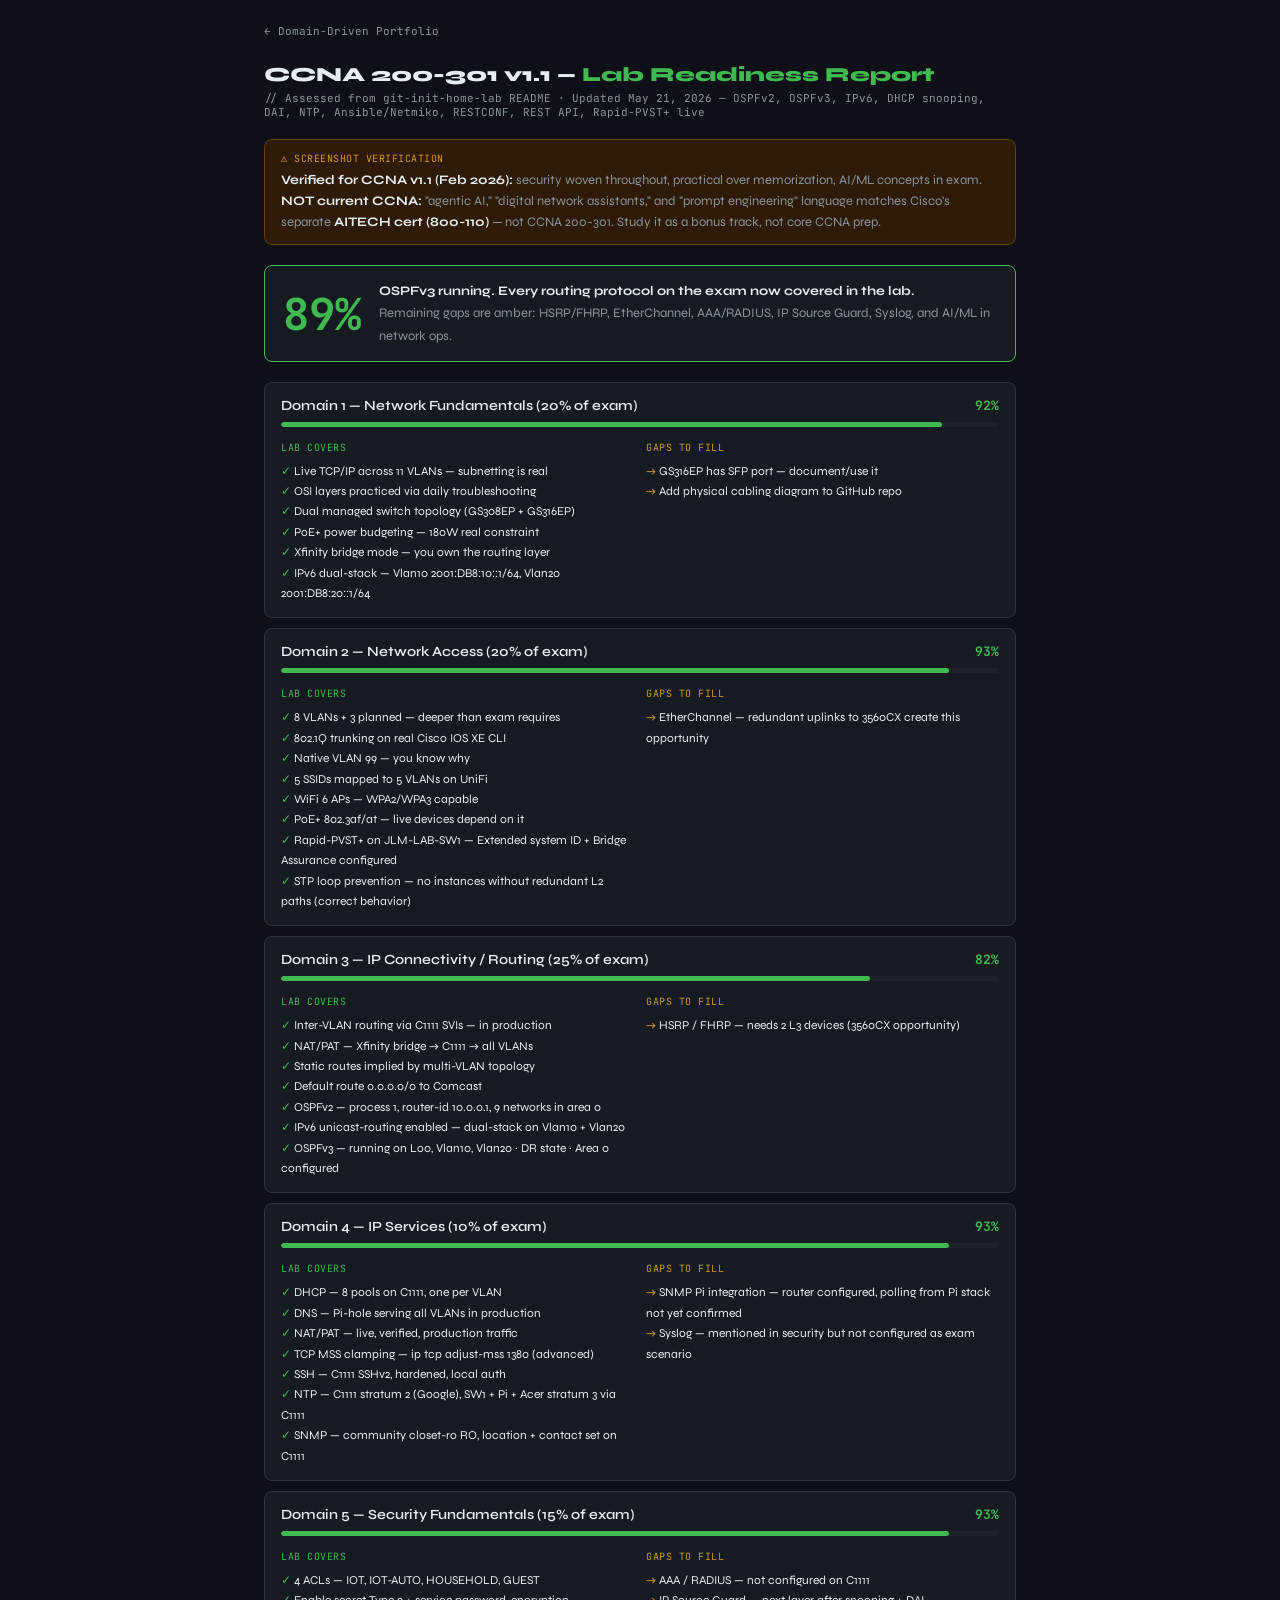
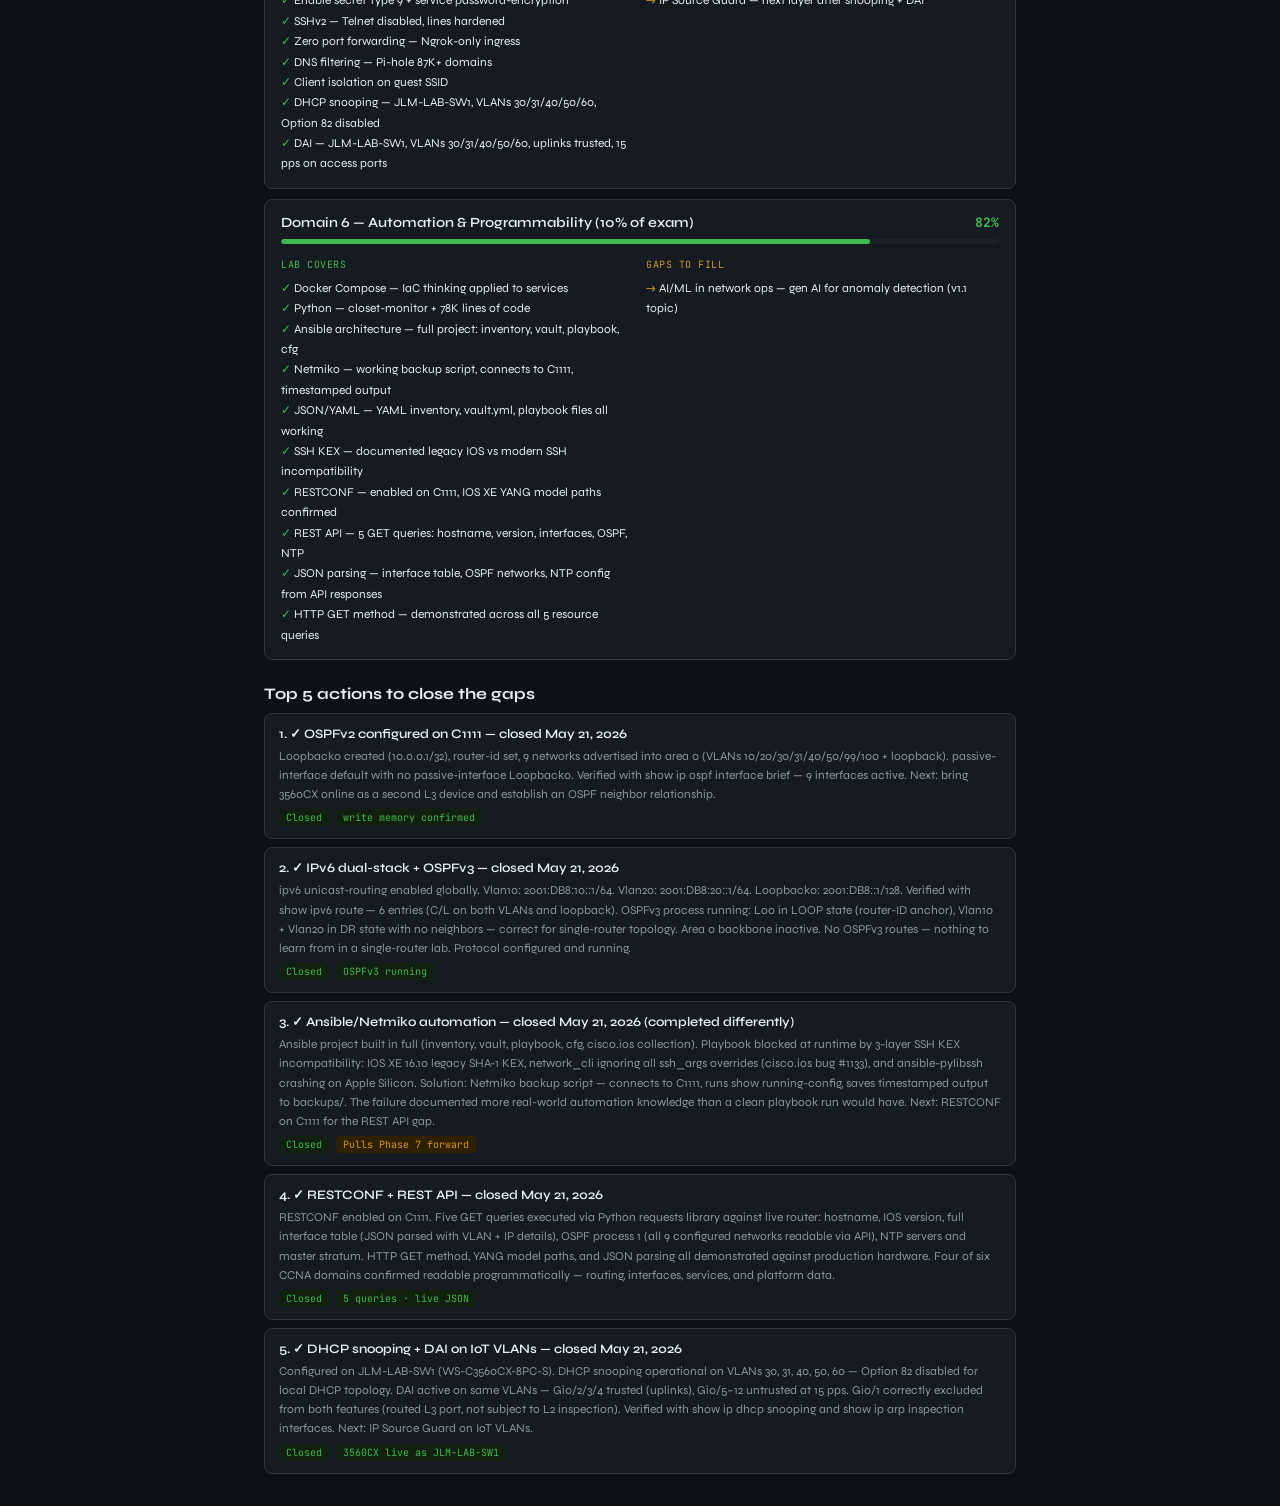
==== ccna.html @ f7390e67 "Domain 3 +10pts: OSPFv3 running on C1111 — 82%, overall 89% Co-Authored-By: Claude Sonnet 4.6 <norep" ====
<!DOCTYPE html>
<!-- 📘 DOCTYPE — required as the very first line of every HTML5 document.
     It is NOT a tag — it's a declaration that tells the browser:
     "render this page using modern HTML5 rules, not legacy quirks mode."
     Without it, browsers may render your page incorrectly.
     🔗 https://www.w3schools.com/tags/tag_doctype.asp -->

<html lang="en">
<!-- 📘 <html> is the ROOT ELEMENT — every other element on the page lives
     inside it. There is only ever one <html> element per page.
     lang="en" tells browsers, screen readers, and search engines that
     this page's content is in English. This matters for accessibility —
     screen readers use it to choose the correct pronunciation engine.
     🔗 https://www.w3schools.com/html/html_intro.asp -->

<head>
  <!-- 📘 <head> holds information ABOUT the page — none of it is visible
       to the user. It contains metadata, links to stylesheets, the page title,
       and instructions for the browser. Think of it as the page's settings panel.
       🔗 https://www.w3schools.com/html/html_head.asp -->

  <meta charset="UTF-8">
  <!-- 📘 <meta> tags provide metadata — data about the page, not content on it.
       charset="UTF-8" tells the browser how to decode text characters.
       UTF-8 supports virtually every character in every language, plus
       symbols like ⚠ → ✓ ✗. Always include this line — without it,
       special characters may appear as garbled boxes or question marks.
       🔗 https://www.w3schools.com/html/html_charset.asp -->

  <meta name="viewport" content="width=device-width, initial-scale=1.0">
  <!-- 📘 The viewport meta tag is required for responsive design.
       WITHOUT IT: phones render the page as if it were a desktop screen
                   (usually ~980px wide) and then zoom out to fit. Everything
                   becomes tiny and illegible.
       WITH IT:    width=device-width sets the layout width to the actual
                   device screen width. initial-scale=1.0 sets zoom to 100%.
       One line of HTML makes the difference between a readable mobile page
       and an unusable one.
       🔗 https://www.w3schools.com/css/css_rwd_viewport.asp -->

  <title>CCNA Readiness — Domain-Driven Portfolio</title>
  <!-- 📘 <title> sets the text shown on the browser tab and in search engine
       results. Every page needs a unique, descriptive title.
       This is one of the most important on-page SEO elements.
       Keep it under 60 characters so it doesn't get truncated in search results.
       🔗 https://www.w3schools.com/tags/tag_title.asp -->

  <link rel="stylesheet" href="css/style.css">
  <!-- 📘 <link> connects an external resource to this HTML page.
       rel="stylesheet" declares the relationship — this is a stylesheet.
       href="css/style.css" is the file path — RELATIVE to this HTML file.
       Relative paths: no http://, no domain — just the folder/file location
       from where THIS file sits. css/style.css means: look in the css/ folder,
       open style.css.

       WHY AN EXTERNAL FILE instead of a <style> block inside the HTML?
       Because index.html, data.html, and swe.html ALL link to the same file.
       One change in style.css updates every page simultaneously. That is the
       core benefit of separating structure (HTML) from presentation (CSS).
       🔗 https://www.w3schools.com/css/css_howto.asp -->

</head>

<body>
<!-- 📘 Everything inside <body> is what the user sees and interacts with.
     The browser renders this content from top to bottom, left to right,
     in the order it appears in the file. Sequence in HTML = visual order. -->


  <!-- ═══════════════════════════════════════════════════════════════════
       NAVIGATION
       ═══════════════════════════════════════════════════════════════════
       📘 <nav> is a SEMANTIC HTML5 element — it identifies a block of
       navigation links. Using semantic elements instead of generic <div>s
       communicates the PAGE STRUCTURE to browsers and screen readers.
       A screen reader knows to announce "navigation region" when it hits a
       <nav>, helping visually impaired users jump directly to it.
       Other semantic elements: <header>, <main>, <section>, <footer>, <article>
       🔗 https://www.w3schools.com/html/html5_semantic_elements.asp       -->
  <nav class="nav">
    <a href="index.html">← Domain-Driven Portfolio</a>
    <!-- 📘 <a> (anchor) creates a hyperlink. It is the fundamental building
         block of the web — the thing that connects pages to each other.
         href="index.html" is a relative path to the hub page.
         The ← character is a Unicode left arrow — typed directly, no entity needed.
         🔗 https://www.w3schools.com/html/html_links.asp -->
  </nav>


  <!-- ═══════════════════════════════════════════════════════════════════
       PAGE HEADER
       ═══════════════════════════════════════════════════════════════════ -->

  <h1>CCNA 200-301 v1.1 — <span>Lab Readiness Report</span></h1>
  <!-- 📘 <h1> — the primary heading. Every page must have exactly ONE h1.
       It defines the main topic of the page for search engines and
       screen readers. Think of it as the page's "title" in the document
       outline, not just visually large text.

       <span> inside h1 — a <span> is a generic INLINE container.
       Unlike block elements (<div>, <p>), it doesn't start a new line.
       Here it wraps part of the heading text so CSS can color it green.
       The <span> itself has zero visual effect — the class does the work.
       🔗 https://www.w3schools.com/tags/tag_span.asp -->

  <p class="subtitle">// Assessed from git-init-home-lab README · Updated May 21, 2026 — OSPFv2, OSPFv3, IPv6, DHCP snooping, DAI, NTP, Ansible/Netmiko, RESTCONF, REST API, Rapid-PVST+ live</p>
  <!-- 📘 <p> is a PARAGRAPH — a block-level element with automatic top and
       bottom spacing. class="subtitle" connects it to the .subtitle rule in
       style.css, which applies the monospace font and muted color.
       The // prefix mimics a code comment — pure style choice, not syntax.
       🔗 https://www.w3schools.com/html/html_paragraphs.asp -->


  <!-- ═══════════════════════════════════════════════════════════════════
       ALERT BOX — CCNA VERSION WARNING
       ═══════════════════════════════════════════════════════════════════
       📘 <div> is a generic BLOCK container — it groups elements so CSS
       can style them as a unit. "div" = division. Unlike semantic elements
       (<nav>, <section>), it carries no meaning by itself. The class name
       is the only thing that gives it purpose. Use div when no semantic
       element fits.
       🔗 https://www.w3schools.com/tags/tag_div.asp                     -->
  <div class="alert-box">

    <div class="alert-title">⚠ Screenshot Verification</div>
    <!-- 📘 NESTED DIVS: this div lives INSIDE the alert-box div above.
         Nesting is how HTML builds structure. The outer div provides
         the background/border/padding. The inner divs hold the title
         and body text separately so they can have different typography. -->

    <div class="alert-body">
      <!-- 📘 <strong> marks text as important. Browsers render it bold
           by default AND it has semantic meaning — screen readers may
           stress it when reading aloud. Use <strong> for genuinely
           important content. Use CSS font-weight: bold for visual-only
           boldness when there's no semantic importance.
           🔗 https://www.w3schools.com/tags/tag_strong.asp -->
      <strong>Verified for CCNA v1.1 (Feb 2026):</strong> security woven throughout, practical over memorization, AI/ML concepts in exam.<br>
      <!-- 📘 <br> inserts a single line break without starting a new paragraph.
           Use it sparingly — for most cases, a new <p> is semantically better.
           Here it creates a visual break between two related sentences that
           belong in the same paragraph conceptually.
           🔗 https://www.w3schools.com/tags/tag_br.asp -->
      <strong>NOT current CCNA:</strong> "agentic AI," "digital network assistants," and "prompt engineering" language matches Cisco's separate <strong>AITECH cert (800-110)</strong> — not CCNA 200-301. Study it as a bonus track, not core CCNA prep.
    </div>
  </div>


  <!-- ═══════════════════════════════════════════════════════════════════
       VERDICT BOX — THE OVERALL SCORE
       ═══════════════════════════════════════════════════════════════════
       📘 This card uses FLEXBOX to place the 74% number and the
       description text side by side. See style.css section 8 for the
       full Flexbox explanation. The short version:
         display: flex    → children line up in a row
         align-items: center → children vertically centered
         gap: 18px        → space between them
       The green border communicates overall positive result through
       color alone — no text needed. Color carries meaning.              -->
  <div class="verdict-box">
    <div class="verdict-score">89%</div>
    <div class="verdict-label">
      <strong>OSPFv3 running. Every routing protocol on the exam now covered in the lab.</strong><br>
      Remaining gaps are amber: HSRP/FHRP, EtherChannel, AAA/RADIUS, IP Source Guard, Syslog, and AI/ML in network ops.
    </div>
  </div>


  <!-- ═══════════════════════════════════════════════════════════════════
       DOMAIN CARDS — Six CCNA exam domains
       ═══════════════════════════════════════════════════════════════════
       📘 REPEATING STRUCTURE — all six domain cards use the exact same
       HTML pattern. This is intentional. Consistent structure means:
         • The reader's eye learns the pattern after the first card
         • CSS rules apply uniformly — no special-casing
         • Adding a 7th domain card is a copy-paste, not a redesign
       This is the DRY principle (Don't Repeat Yourself) expressed in HTML.

       Each card contains:
         1. .domain-header   → name (left) + percentage (right) via Flexbox
         2. .bar-bg > .bar-fill → progress bar (width/color set inline)
         3. .row > .col × 2  → two-column CSS Grid layout
         4. .item-good / .item-gap / .item-miss → status list items
       ═══════════════════════════════════════════════════════════════════ -->


  <!-- DOMAIN 1 — Network Fundamentals ────────────────────────────────── -->
  <div class="domain-card">

    <div class="domain-header">
      <!-- 📘 <span> is used here (not <div>) because the header is a
           Flexbox row — these two spans are inline siblings that flex
           flows into position. Either span or div works in a flex container,
           but span is semantically cleaner for inline text pieces. -->
      <span class="domain-name">Domain 1 — Network Fundamentals (20% of exam)</span>
      <span class="domain-pct" style="color:var(--green)">92%</span>
      <!-- 📘 INLINE STYLE with a CSS variable: style="color:var(--green)"
           Yes — CSS variables work in inline styles. The browser resolves
           var(--green) against the :root definition at render time.
           The color is set inline (not in a class) because each domain has
           a different score color. Creating six classes for six colors
           would be over-engineering. Inline is the right call here.
           🔗 https://www.w3schools.com/html/html_styles.asp -->
    </div>

    <!-- 📘 PROGRESS BAR — two nested divs.
         .bar-bg is the full-width gray track. .bar-fill is the colored
         inner fill. Its width% is this domain's score: 92%.
         Its background color matches the score color: green.
         overflow:hidden on .bar-bg clips the fill at the rounded edges.
         See style.css section 10 for the full explanation. -->
    <div class="bar-bg">
      <div class="bar-fill" style="width:92%;background:var(--green)"></div>
    </div>

    <!-- 📘 CSS GRID: .row creates a 2-column layout.
         Each direct child .col becomes one grid cell.
         On screens ≤500px, the @media rule in style.css collapses
         this to a single column. See style.css section 11. -->
    <div class="row">

      <div class="col">
        <!-- 📘 .col-label: text-transform:uppercase is applied in CSS —
             the HTML says "Lab covers" but the browser renders "LAB COVERS."
             The source HTML stays lowercase, which is better for
             accessibility (screen readers read the source, not the visual).
             color is set inline because each column has a different color. -->
        <div class="col-label" style="color:var(--green)">Lab covers</div>

        <!-- 📘 .item-good — the ✓ before this text is NOT in the HTML.
             It is injected by CSS ::before pseudo-element. The HTML stays
             clean. CSS controls the symbol and its color.
             See style.css section 12 for the full ::before explanation. -->
        <div class="item-good">Live TCP/IP across 11 VLANs — subnetting is real</div>
        <div class="item-good">OSI layers practiced via daily troubleshooting</div>
        <div class="item-good">Dual managed switch topology (GS308EP + GS316EP)</div>
        <div class="item-good">PoE+ power budgeting — 180W real constraint</div>
        <div class="item-good">Xfinity bridge mode — you own the routing layer</div>
        <div class="item-good">IPv6 dual-stack — Vlan10 2001:DB8:10::1/64, Vlan20 2001:DB8:20::1/64</div>
      </div>

      <div class="col">
        <div class="col-label" style="color:var(--amber)">Gaps to fill</div>
        <!-- 📘 .item-gap — the → arrow is injected by CSS ::before, amber color. -->
        <div class="item-gap">GS316EP has SFP port — document/use it</div>
        <div class="item-gap">Add physical cabling diagram to GitHub repo</div>
      </div>

    </div>
  </div><!-- end Domain 1 -->


  <!-- DOMAIN 2 — Network Access ──────────────────────────────────────── -->
  <!-- 📘 Same structure as Domain 1. Only the content, score, and colors change.
       This is the power of a reusable component pattern — copy the structure,
       swap the data. -->
  <div class="domain-card">
    <div class="domain-header">
      <span class="domain-name">Domain 2 — Network Access (20% of exam)</span>
      <span class="domain-pct" style="color:var(--green)">93%</span>
    </div>
    <div class="bar-bg">
      <div class="bar-fill" style="width:93%;background:var(--green)"></div>
    </div>
    <div class="row">
      <div class="col">
        <div class="col-label" style="color:var(--green)">Lab covers</div>
        <div class="item-good">8 VLANs + 3 planned — deeper than exam requires</div>
        <div class="item-good">802.1Q trunking on real Cisco IOS XE CLI</div>
        <div class="item-good">Native VLAN 99 — you know why</div>
        <div class="item-good">5 SSIDs mapped to 5 VLANs on UniFi</div>
        <div class="item-good">WiFi 6 APs — WPA2/WPA3 capable</div>
        <div class="item-good">PoE+ 802.3af/at — live devices depend on it</div>
        <!-- 📘 LIVING DOCUMENT UPDATE — May 21, 2026:
             STP moved from "Gaps to fill" to "Lab covers."
             JLM-LAB-SW1 (3560CX) is configured: Rapid-PVST+ mode, Extended
             system ID enabled, Bridge Assurance enabled. No instances are
             active — correct behavior when there are no redundant L2 paths.
             STP is loop prevention. No redundant paths = nothing to block.
             The C1111 is a Layer 3 router — STP is a Layer 2 protocol and
             does not run on routed interfaces. Both behaviors are expected
             and confirm the topology is correct. -->
        <div class="item-good">Rapid-PVST+ on JLM-LAB-SW1 — Extended system ID + Bridge Assurance configured</div>
        <div class="item-good">STP loop prevention — no instances without redundant L2 paths (correct behavior)</div>
      </div>
      <div class="col">
        <div class="col-label" style="color:var(--amber)">Gaps to fill</div>
        <!-- 📘 One gap remains in Domain 2: EtherChannel.
             The 3560CX cutover creates the physical opportunity — once
             cabled with redundant uplinks, LACP or PAgP can bundle them.
             That's both an EtherChannel lab and an STP topology change
             in one step: add cables, watch instances appear. -->
        <div class="item-gap">EtherChannel — redundant uplinks to 3560CX create this opportunity</div>
      </div>
    </div>
  </div><!-- end Domain 2 -->


  <!-- DOMAIN 3 — IP Connectivity / Routing ───────────────────────────── -->
  <!-- 📘 LIVING DOCUMENT UPDATE — May 21, 2026 (third pass):
       OSPFv3 is now running. Score moves 72% → 82%, color shifts amber → green.
       OSPFv3 output confirmed: Lo0 in LOOP state (stable router-ID anchor),
       Vlan10 and Vlan20 both DR with no neighbors — correct for a single router.
       Area 0 backbone inactive with no neighbors — also correct. No OSPFv3
       routes in the table because there's nothing else to learn from. Every
       behavior is expected. The protocol is configured and running — the exam
       cares that you can configure it, not that you have a full mesh.
       Only remaining gap: HSRP / FHRP — needs a second L3 device. -->
  <div class="domain-card">
    <div class="domain-header">
      <span class="domain-name">Domain 3 — IP Connectivity / Routing (25% of exam)</span>
      <span class="domain-pct" style="color:var(--green)">82%</span>
    </div>
    <div class="bar-bg">
      <div class="bar-fill" style="width:82%;background:var(--green)"></div>
    </div>
    <div class="row">
      <div class="col">
        <div class="col-label" style="color:var(--green)">Lab covers</div>
        <div class="item-good">Inter-VLAN routing via C1111 SVIs — in production</div>
        <div class="item-good">NAT/PAT — Xfinity bridge → C1111 → all VLANs</div>
        <div class="item-good">Static routes implied by multi-VLAN topology</div>
        <div class="item-good">Default route 0.0.0.0/0 to Comcast</div>
        <div class="item-good">OSPFv2 — process 1, router-id 10.0.0.1, 9 networks in area 0</div>
        <div class="item-good">IPv6 unicast-routing enabled — dual-stack on Vlan10 + Vlan20</div>
        <!-- 📘 LIVING DOCUMENT UPDATE — OSPFv3 moved from gap to covered.
             The CSS class .item-good and .item-gap differ only in class name —
             but that name change flips the ::before symbol from → (amber) to
             ✓ (green). One attribute change, instant visual communication.
             This is why accurate class names matter: they ARE the data. -->
        <div class="item-good">OSPFv3 — running on Lo0, Vlan10, Vlan20 · DR state · Area 0 configured</div>
      </div>
      <div class="col">
        <div class="col-label" style="color:var(--amber)">Gaps to fill</div>
        <!-- 📘 One gap remains in Domain 3.
             HSRP requires two Layer 3 devices to elect a virtual gateway.
             The 3560CX (JLM-LAB-SW1) creates that opportunity once its
             Layer 3 SVIs are configured. Two devices + shared VLAN = HSRP lab. -->
        <div class="item-gap">HSRP / FHRP — needs 2 L3 devices (3560CX opportunity)</div>
      </div>
    </div>
  </div><!-- end Domain 3 -->


  <!-- DOMAIN 4 — IP Services ─────────────────────────────────────────── -->
  <!-- 📘 LIVING DOCUMENT UPDATE — May 21, 2026:
       NTP moved from .item-gap to .item-good after a full 3-tier hierarchy
       was configured and verified across all four lab devices.
       SNMP text updated — config was already on the router, Pi integration pending.
       This is a good example of a gap that was partially closed before it was
       documented. The report reflects actual state, not aspirational state. -->
  <div class="domain-card">
    <div class="domain-header">
      <span class="domain-name">Domain 4 — IP Services (10% of exam)</span>
      <span class="domain-pct" style="color:var(--green)">93%</span>
    </div>
    <div class="bar-bg">
      <div class="bar-fill" style="width:93%;background:var(--green)"></div>
    </div>
    <div class="row">
      <div class="col">
        <div class="col-label" style="color:var(--green)">Lab covers</div>
        <div class="item-good">DHCP — 8 pools on C1111, one per VLAN</div>
        <div class="item-good">DNS — Pi-hole serving all VLANs in production</div>
        <div class="item-good">NAT/PAT — live, verified, production traffic</div>
        <div class="item-good">TCP MSS clamping — ip tcp adjust-mss 1380 (advanced)</div>
        <div class="item-good">SSH — C1111 SSHv2, hardened, local auth</div>
        <div class="item-good">NTP — C1111 stratum 2 (Google), SW1 + Pi + Acer stratum 3 via C1111</div>
        <div class="item-good">SNMP — community closet-ro RO, location + contact set on C1111</div>
      </div>
      <div class="col">
        <div class="col-label" style="color:var(--amber)">Gaps to fill</div>
        <div class="item-gap">SNMP Pi integration — router configured, polling from Pi stack not yet confirmed</div>
        <div class="item-gap">Syslog — mentioned in security but not configured as exam scenario</div>
      </div>
    </div>
  </div><!-- end Domain 4 -->


  <!-- DOMAIN 5 — Security Fundamentals ──────────────────────────────── -->
  <!-- 📘 LIVING DOCUMENT UPDATE — May 21, 2026:
       DHCP snooping and DAI moved from .item-gap to .item-good.
       Configured on JLM-LAB-SW1 (WS-C3560CX-8PC-S), VLANs 30/31/40/50/60.
       This is exactly how a living document works — the class name changes
       (.item-gap → .item-good), the CSS ::before pseudo-element changes the
       symbol (→ becomes ✓), and the color shifts from amber to green.
       One attribute change in HTML drives three visual changes via CSS. -->
  <div class="domain-card">
    <div class="domain-header">
      <span class="domain-name">Domain 5 — Security Fundamentals (15% of exam)</span>
      <span class="domain-pct" style="color:var(--green)">93%</span>
    </div>
    <div class="bar-bg">
      <div class="bar-fill" style="width:93%;background:var(--green)"></div>
    </div>
    <div class="row">
      <div class="col">
        <div class="col-label" style="color:var(--green)">Lab covers</div>
        <div class="item-good">4 ACLs — IOT, IOT-AUTO, HOUSEHOLD, GUEST</div>
        <div class="item-good">Enable secret Type 9 + service password-encryption</div>
        <div class="item-good">SSHv2 — Telnet disabled, lines hardened</div>
        <div class="item-good">Zero port forwarding — Ngrok-only ingress</div>
        <div class="item-good">DNS filtering — Pi-hole 87K+ domains</div>
        <div class="item-good">Client isolation on guest SSID</div>
        <div class="item-good">DHCP snooping — JLM-LAB-SW1, VLANs 30/31/40/50/60, Option 82 disabled</div>
        <div class="item-good">DAI — JLM-LAB-SW1, VLANs 30/31/40/50/60, uplinks trusted, 15 pps on access ports</div>
      </div>
      <div class="col">
        <div class="col-label" style="color:var(--amber)">Gaps to fill</div>
        <div class="item-gap">AAA / RADIUS — not configured on C1111</div>
        <div class="item-gap">IP Source Guard — next layer after snooping + DAI</div>
      </div>
    </div>
  </div><!-- end Domain 5 -->


  <!-- DOMAIN 6 — Automation & Programmability ────────────────────────── -->
  <!-- 📘 NOTE: &amp; in the title below — HTML ENTITIES.
       The & character begins HTML entities (like &amp; itself), so typing &
       directly can confuse the HTML parser. &amp; is the correct, safe way
       to display a literal ampersand character in HTML.
       Common entities: &amp; = &    &lt; = <    &gt; = >    &nbsp; = non-breaking space
       🔗 https://www.w3schools.com/html/html_entities.asp

       📘 LIVING DOCUMENT UPDATE — May 21, 2026 (second pass):
       Domain 6 moved from 58% (amber) to 82% (green). RESTCONF enabled on C1111.
       5 REST API GET queries executed via Python requests library against live router:
         1. Hostname    2. IOS version    3. Interface table (JSON parsed)
         4. OSPF process 1 — all 9 configured networks readable via API
         5. NTP servers and master stratum — the hierarchy built earlier, machine-readable
       Every CCNA Domain 6 REST API topic now covered: HTTP GET, JSON parsing,
       YANG model paths, programmatic device access. AI/ML remains as amber gap.
       This is the power of a living document — the class on .item-miss changes
       to .item-good and the CSS ::before handles the rest. -->
  <div class="domain-card">
    <div class="domain-header">
      <span class="domain-name">Domain 6 — Automation &amp; Programmability (10% of exam)</span>
      <span class="domain-pct" style="color:var(--green)">82%</span>
    </div>
    <div class="bar-bg">
      <div class="bar-fill" style="width:82%;background:var(--green)"></div>
    </div>
    <div class="row">
      <div class="col">
        <div class="col-label" style="color:var(--green)">Lab covers</div>
        <div class="item-good">Docker Compose — IaC thinking applied to services</div>
        <div class="item-good">Python — closet-monitor + 78K lines of code</div>
        <div class="item-good">Ansible architecture — full project: inventory, vault, playbook, cfg</div>
        <div class="item-good">Netmiko — working backup script, connects to C1111, timestamped output</div>
        <div class="item-good">JSON/YAML — YAML inventory, vault.yml, playbook files all working</div>
        <div class="item-good">SSH KEX — documented legacy IOS vs modern SSH incompatibility</div>
        <div class="item-good">RESTCONF — enabled on C1111, IOS XE YANG model paths confirmed</div>
        <div class="item-good">REST API — 5 GET queries: hostname, version, interfaces, OSPF, NTP</div>
        <div class="item-good">JSON parsing — interface table, OSPF networks, NTP config from API responses</div>
        <div class="item-good">HTTP GET method — demonstrated across all 5 resource queries</div>
      </div>
      <div class="col">
        <div class="col-label" style="color:var(--amber)">Gaps to fill</div>
        <!-- 📘 No more .item-miss in this domain — all critical gaps are closed.
             The remaining item is amber (.item-gap) — a real gap, but not a
             blind spot. This is what "no critical misses remain" looks like
             in code: the right column drops from red to amber, and every
             item uses → instead of ✗. Color and symbol do the communicating. -->
        <div class="item-gap">AI/ML in network ops — gen AI for anomaly detection (v1.1 topic)</div>
      </div>
    </div>
  </div><!-- end Domain 6 -->


  <!-- ═══════════════════════════════════════════════════════════════════
       TOP 5 ACTION ITEMS
       ═══════════════════════════════════════════════════════════════════ -->

  <p class="section-title">Top 5 actions to close the gaps</p>
  <!-- 📘 A <p> used as a section heading. A <h2> would be more semantically
       correct (it is a subheading under the h1 above), but the original
       design used a styled <p> for visual consistency with the card layout.
       Both are valid — semantic correctness vs. visual intent. In a real
       project, prefer <h2> for accessibility and SEO.
       🔗 https://www.w3schools.com/html/html_headings.asp -->


  <!-- 📘 GAP CARDS — same card visual pattern as .domain-card.
       Consistent component design across the page tells the reader:
       "these items are the same type of thing." That's called visual
       consistency — a core principle of UI/UX design. It reduces
       cognitive load (the reader doesn't have to re-learn the layout). -->

  <div class="gap-card">
    <div class="gap-title">1. ✓ OSPFv2 configured on C1111 — closed May 21, 2026</div>
    <div class="gap-body">Loopback0 created (10.0.0.1/32), router-id set, 9 networks advertised into area 0 (VLANs 10/20/30/31/40/50/99/100 + loopback). passive-interface default with no passive-interface Loopback0. Verified with show ip ospf interface brief — 9 interfaces active. Next: bring 3560CX online as a second L3 device and establish an OSPF neighbor relationship.</div>
    <!-- 📘 TAG STACKING: class="tag tag-hard" applies TWO classes at once.
         .tag supplies the base styles (font, padding, border-radius, display).
         .tag-hard supplies the unique color. This is the BASE + MODIFIER pattern.
         You can stack as many classes as needed — they all apply simultaneously.
         🔗 https://www.w3schools.com/css/css_selectors.asp -->
    <span class="tag tag-done">Closed</span>
    <span class="tag tag-done">write memory confirmed</span>
  </div>

  <div class="gap-card">
    <div class="gap-title">2. ✓ IPv6 dual-stack + OSPFv3 — closed May 21, 2026</div>
    <div class="gap-body">ipv6 unicast-routing enabled globally. Vlan10: 2001:DB8:10::1/64. Vlan20: 2001:DB8:20::1/64. Loopback0: 2001:DB8::1/128. Verified with show ipv6 route — 6 entries (C/L on both VLANs and loopback). OSPFv3 process running: Lo0 in LOOP state (router-ID anchor), Vlan10 + Vlan20 in DR state with no neighbors — correct for single-router topology. Area 0 backbone inactive. No OSPFv3 routes — nothing to learn from in a single-router lab. Protocol configured and running.</div>
    <span class="tag tag-done">Closed</span>
    <span class="tag tag-done">OSPFv3 running</span>
  </div>

  <div class="gap-card">
    <div class="gap-title">3. ✓ Ansible/Netmiko automation — closed May 21, 2026 (completed differently)</div>
    <div class="gap-body">Ansible project built in full (inventory, vault, playbook, cfg, cisco.ios collection). Playbook blocked at runtime by 3-layer SSH KEX incompatibility: IOS XE 16.10 legacy SHA-1 KEX, network_cli ignoring all ssh_args overrides (cisco.ios bug #1133), and ansible-pylibssh crashing on Apple Silicon. Solution: Netmiko backup script — connects to C1111, runs show running-config, saves timestamped output to backups/. The failure documented more real-world automation knowledge than a clean playbook run would have. Next: RESTCONF on C1111 for the REST API gap.</div>
    <span class="tag tag-done">Closed</span>
    <span class="tag tag-add">Pulls Phase 7 forward</span>
  </div>

  <div class="gap-card">
    <div class="gap-title">4. ✓ RESTCONF + REST API — closed May 21, 2026</div>
    <div class="gap-body">RESTCONF enabled on C1111. Five GET queries executed via Python requests library against live router: hostname, IOS version, full interface table (JSON parsed with VLAN + IP details), OSPF process 1 (all 9 configured networks readable via API), NTP servers and master stratum. HTTP GET method, YANG model paths, and JSON parsing all demonstrated against production hardware. Four of six CCNA domains confirmed readable programmatically — routing, interfaces, services, and platform data.</div>
    <span class="tag tag-done">Closed</span>
    <span class="tag tag-done">5 queries · live JSON</span>
  </div>

  <div class="gap-card">
    <div class="gap-title">5. ✓ DHCP snooping + DAI on IoT VLANs — closed May 21, 2026</div>
    <div class="gap-body">Configured on JLM-LAB-SW1 (WS-C3560CX-8PC-S). DHCP snooping operational on VLANs 30, 31, 40, 50, 60 — Option 82 disabled for local DHCP topology. DAI active on same VLANs — Gi0/2/3/4 trusted (uplinks), Gi0/5–12 untrusted at 15 pps. Gi0/1 correctly excluded from both features (routed L3 port, not subject to L2 inspection). Verified with show ip dhcp snooping and show ip arp inspection interfaces. Next: IP Source Guard on IoT VLANs.</div>
    <span class="tag tag-done">Closed</span>
    <span class="tag tag-done">3560CX live as JLM-LAB-SW1</span>
  </div>


</body>
<!-- 📘 </body> and </html> close their opening tags.
     Every HTML element that has an opening tag must have a closing tag.
     The browser is forgiving about missing closing tags, but always
     close them explicitly — it is correct, readable, and professional. -->
</html>
---- css/style.css ----
/* ============================================================
   📘 WHAT THIS FILE DOES:
   Shared stylesheet for the entire Domain-Driven Learning Portfolio.
   Every page on this site links to this one file — change a rule
   here and ALL pages update automatically. That's the power of
   separating your CSS from your HTML.

   Design system: GitHub-inspired dark mode color palette.
   Typography: Syne (headings/body) + JetBrains Mono (code labels).

   🔗 CSS reference: https://www.w3schools.com/css/
   ============================================================ */


/* ── 1. GOOGLE FONTS ──────────────────────────────────────────
   📘 @import fetches an external stylesheet BEFORE the rest of
   this file is read. Here we load two Google Fonts:
     • Syne          — geometric sans-serif for headings and body
     • JetBrains Mono — monospace for code-style labels and numbers
   Monospace means every character is the same width — it looks
   like a terminal or code editor, which fits a networking context.
   wght@400;700;800 = font weights to load (400=regular, 700=bold,
   800=extra bold). Only load what you use — unused weights waste
   bandwidth.
   🔗 https://www.w3schools.com/css/css_font.asp               */

@import url('https://fonts.googleapis.com/css2?family=JetBrains+Mono:wght@400;500&family=Syne:wght@400;600;700;800&display=swap');


/* ── 2. CSS RESET ─────────────────────────────────────────────
   📘 The universal selector (*) targets EVERY element on the page.
   Every browser (Chrome, Firefox, Safari) applies its own default
   margins and padding — and they don't agree with each other.
   This rule zeros all of them out so we start from a clean,
   predictable baseline. No surprises.

   box-sizing: border-box changes how width/height are calculated:
     WITHOUT it: padding ADDS to an element's width. A 200px wide
                 box with 20px padding becomes 240px wide. Confusing.
     WITH it:    padding is INCLUDED in the width. 200px stays 200px.
                 Predictable. This is the first rule in almost every
                 professional stylesheet in the world.
   🔗 https://www.w3schools.com/css/css_boxmodel.asp           */

* {
  box-sizing: border-box;
  margin: 0;
  padding: 0;
}


/* ── 3. CSS CUSTOM PROPERTIES (VARIABLES) ─────────────────────
   📘 :root targets the very top of the HTML document — the highest
   possible level. Variables defined here are available EVERYWHERE
   in this file. This pattern is called a "design token system."

   Instead of typing #3fb950 (a green hex color) 15 times across
   the stylesheet, we define it once as --green and reference it
   by name with var(--green). To change the entire color scheme,
   we only edit these lines — not every rule that uses green.

   NAMING RULE: custom properties MUST start with two dashes (--)
   USAGE:       color: var(--green);   background: var(--bg);

   This palette is GitHub's dark mode — deliberate choice.
   Developers recognize it. It reads well on all screen types.
   🔗 https://www.w3schools.com/css/css3_variables.asp         */

:root {
  /* Background layers — darkest to progressively lighter */
  --bg:       #0d1117;   /* Page background — near black          */
  --surface:  #161b22;   /* Card background — one step lighter    */
  --surface2: #1c2128;   /* Inner fills — two steps lighter       */
  --border:   #30363d;   /* Subtle separator lines                */

  /* Semantic colors — each carries meaning beyond aesthetics */
  --green:  #3fb950;     /* Covered / passing / good              */
  --blue:   #58a6ff;     /* Informational / links / thesis        */
  --amber:  #d29922;     /* Warning / gap to fill / medium risk   */
  --red:    #f85149;     /* Critical / missing / high risk        */
  --purple: #bc8cff;     /* Accent — available for future modules */

  /* Text colors */
  --text:  #e6edf3;      /* Primary — bright, readable on dark bg */
  --muted: #8b949e;      /* Secondary — supporting detail text    */
}


/* ── 4. BODY — GLOBAL PAGE SETTINGS ──────────────────────────
   📘 The body selector styles the entire visible page area.
   These rules act as inherited defaults — child elements use them
   unless they define their own values.

   max-width + margin: 0 auto is the classic centering pattern:
     max-width: 800px  → content never grows wider than 800px
     margin: 0 auto    → equal auto margins on left and right
                         horizontally center the content block
   This keeps line lengths readable on wide desktop monitors.

   padding: 1.5rem adds breathing room around the content.
   rem = relative to the root font size. Default root = 16px,
   so 1.5rem = 24px. Using rem instead of px means the spacing
   scales if the user changes their browser's default font size —
   better accessibility.
   🔗 https://www.w3schools.com/css/css_max-width.asp          */

body {
  background:  var(--bg);
  color:       var(--text);
  font-family: 'Syne', sans-serif;  /* sans-serif is the fallback if Syne fails to load */
  padding:     1.5rem;
  min-height:  100vh;               /* vh = viewport height — fills the full screen      */
  max-width:   800px;
  margin:      0 auto;
}


/* ── 5. HEADINGS ──────────────────────────────────────────────
   📘 h1 is the most important heading on a page. Rule: use only
   ONE h1 per page. Screen readers and search engines use it to
   understand what the page is about — it's the page's "title"
   in the document outline.

   h1 span — targets a <span> INSIDE the h1. A <span> is an
   inline element (no line break before/after) used purely as a
   styling hook. Here it colors just part of the heading text
   green without affecting the rest.
   🔗 https://www.w3schools.com/html/html_headings.asp         */

h1 {
  font-size:     20px;
  font-weight:   800;
  margin-bottom: 4px;
}
h1 span { color: var(--green); }   /* Colors only the wrapped portion of the heading */


/* ── 6. SUBTITLE ─────────────────────────────────────────────
   📘 The monospace font makes this look like a terminal comment
   (// Assessed from...). It signals "technical metadata" to the
   reader without using an actual code block. Font choice carries
   meaning — it's not just decoration.
   🔗 https://www.w3schools.com/cssref/pr_font_font-family.php */

.subtitle {
  font-family:   'JetBrains Mono', monospace;
  font-size:     11px;
  color:         var(--muted);
  margin-bottom: 1.25rem;
}


/* ── 7. ALERT / CALLOUT BOX ──────────────────────────────────
   📘 Used for warning banners and callout panels.
   Notice the border uses a hardcoded hex (#6a3f0a) instead of a
   variable. That's intentional — this amber border tone is specific
   to this one component and not reused elsewhere on the site.
   RULE: put a color in :root when you reuse it. Keep it inline
   when it truly belongs to one element only.

   border-radius: 8px rounds all four corners equally.
   padding: 12px 16px is CSS shorthand — 12px top/bottom,
   16px left/right. Two values = vertical then horizontal.
   🔗 https://www.w3schools.com/css/css_border.asp             */

.alert-box {
  background:    #2e1a05;
  border:        1px solid #6a3f0a;
  border-radius: 8px;
  padding:       12px 16px;
  margin-bottom: 1.25rem;
}
.alert-title {
  font-family:    'JetBrains Mono', monospace;
  font-size:      10px;
  color:          var(--amber);
  margin-bottom:  5px;
  text-transform: uppercase;   /* CSS uppercases the text — HTML source stays lowercase  */
  letter-spacing: .5px;        /* Slightly wider spacing — improves readability at small sizes */
}
.alert-body        { font-size: 13px; color: var(--muted); line-height: 1.6; }
.alert-body strong { color: var(--text); }  /* <strong> inside alert overrides muted → bright */


/* ── 8. VERDICT BOX — THE SCORE CARD ─────────────────────────
   📘 This is the big "74%" readiness score card. It uses FLEXBOX
   to place the score number and description text side by side.

   HOW FLEXBOX WORKS:
   Apply display: flex to a PARENT container. Its direct children
   automatically line up in a row (the default "flex-direction").
   The parent is the "flex container." The children are "flex items."

   align-items: center vertically centers both children even though
   they are different heights — the score number is large, the text
   block is taller. Without this, they'd align to the top edge.

   flex-shrink: 0 on .verdict-score prevents the number from being
   compressed when the screen is narrow. Default flex behavior
   allows items to shrink — we disable that for the score.
   🔗 https://www.w3schools.com/css/css3_flexbox.asp           */

.verdict-box {
  background:    var(--surface);
  border:        1px solid var(--green);  /* Green border = overall positive result */
  border-radius: 8px;
  padding:       14px 18px;
  margin-bottom: 1.25rem;
  display:       flex;           /* Activates Flexbox — children become flex items */
  align-items:   center;         /* Vertically centers all children                */
  gap:           18px;           /* Space between flex items — no margin math needed */
}
.verdict-score {
  font-family: 'JetBrains Mono', monospace;
  font-size:   44px;             /* Prominent — this is the key number             */
  font-weight: 700;
  color:       var(--green);
  line-height: 1;                /* No extra space above/below the number          */
  flex-shrink: 0;                /* Do not compress this item when space is tight  */
}
.verdict-label        { font-size: 13px; color: var(--muted); line-height: 1.7; }
.verdict-label strong { color: var(--text); }


/* ── 9. DOMAIN CARDS ─────────────────────────────────────────
   📘 Each CCNA domain section is a "card" — a bordered, padded,
   rounded box. Cards are one of the most common UI patterns in
   modern web design (Google, GitHub, Notion all use them).
   They group related content and create visual separation without
   requiring heavy dividers.

   .domain-header uses Flexbox to put the domain name on the left
   and the percentage on the right. flex: 1 on .domain-name makes
   it stretch to fill ALL available space, pushing the percentage
   to the far right edge. This is called the "push to end" pattern.
   🔗 https://www.w3schools.com/css/css3_flexbox_items.asp     */

.domain-card {
  background:    var(--surface);
  border:        1px solid var(--border);
  border-radius: 8px;
  padding:       14px 16px;
  margin-bottom: 10px;
}
.domain-header {
  display:       flex;
  align-items:   center;
  gap:           8px;
  margin-bottom: 8px;
}
.domain-name { font-size: 14px; font-weight: 600; flex: 1; }  /* flex:1 fills remaining space */
.domain-pct  { font-family: 'JetBrains Mono', monospace; font-size: 13px; font-weight: 700; }


/* ── 10. PROGRESS BAR ────────────────────────────────────────
   📘 Built from two nested <div>s:
     .bar-bg   = the gray background track (always full width)
     .bar-fill = the colored fill inside (width varies per domain)

   The width% and color of .bar-fill are set via INLINE STYLE in
   the HTML — not here in CSS — because each domain has a different
   score and color. When a value is unique to one element, inline
   style is the right tool. When a value is shared, use a class.

   overflow: hidden on .bar-bg is the key trick: it clips the
   fill at the container's rounded corners so the colored bar
   doesn't visually poke out past the edges.
   🔗 https://www.w3schools.com/howto/howto_js_progressbar.asp */

.bar-bg {
  height:        5px;
  background:    var(--surface2);
  border-radius: 3px;
  margin-bottom: 12px;
  overflow:      hidden;   /* Clips child content at the rounded corners */
}
.bar-fill {
  height:        100%;
  border-radius: 3px;
  /* width and background are set per-domain via inline style in the HTML */
}


/* ── 11. TWO-COLUMN GRID ─────────────────────────────────────
   📘 CSS Grid creates the "Lab covers | Gaps to fill" layout.
   FLEXBOX vs GRID — know the difference:
     Flexbox = one dimension (a row OR a column)
     Grid    = two dimensions (rows AND columns simultaneously)
   For a two-column layout with content of unpredictable height,
   Grid is the right tool.

   grid-template-columns: 1fr 1fr — two equal columns.
   1fr = "1 fraction of the available space." Two 1fr columns each
   get exactly 50% of the space. The gap is handled automatically —
   no manual width calculations needed.

   @media (max-width: 500px) is a RESPONSIVE BREAKPOINT.
   When the viewport is 500px wide or less (a phone), the rule
   inside fires — switching from 2 columns to 1 column. This is
   called "responsive design." The layout adapts to the screen.
   🔗 https://www.w3schools.com/css/css_grid.asp
   🔗 https://www.w3schools.com/css/css_rwd_mediaqueries.asp   */

.row { display: grid; grid-template-columns: 1fr 1fr; gap: 12px; }

@media (max-width: 500px) {
  .row { grid-template-columns: 1fr; }   /* Single column on phones */
}

.col { font-size: 12px; line-height: 1.7; }
.col-label {
  font-family:    'JetBrains Mono', monospace;
  font-size:      10px;
  text-transform: uppercase;
  letter-spacing: .5px;
  margin-bottom:  5px;
}


/* ── 12. STATUS INDICATORS — THE ::before PSEUDO-ELEMENT ─────
   📘 The ✓  →  ✗ symbols before each list item are NOT in the
   HTML. They are INJECTED by CSS using the ::before pseudo-element.

   ::before inserts generated content immediately BEFORE an
   element's actual text content. It's "virtual" — it exists in
   the browser's rendering but not in the HTML source.

   content: "✓ " is what gets inserted. The trailing space keeps
   the symbol from touching the text.

   WHY USE CSS FOR THIS instead of typing symbols in HTML?
   — Changing all 20+ checkmarks means editing ONE CSS line,
     not finding and updating every single HTML element.
   — HTML stays clean (structure only). CSS controls appearance.
   — This is the SEPARATION OF CONCERNS principle applied directly.
   🔗 https://www.w3schools.com/css/css_pseudo_elements.asp    */

.item-good::before { content: "✓ "; color: var(--green); }   /* Covered / complete  */
.item-gap::before  { content: "→ "; color: var(--amber); }   /* Gap / needs work    */
.item-miss::before { content: "✗ "; color: var(--red);   }   /* Missing / critical  */


/* ── 13. SECTION TITLE ───────────────────────────────────────
   📘 margin: 1.5rem 0 10px — CSS shorthand for margin.
   When three values are given, they map to: top | left+right | bottom
   So: 1.5rem top, 0 sides, 10px bottom. CSS shorthand always
   reads clockwise starting from the top.
   🔗 https://www.w3schools.com/css/css_margin.asp             */

.section-title { font-size: 16px; font-weight: 700; margin: 1.5rem 0 10px; }


/* ── 14. ACTION / GAP CARDS ──────────────────────────────────
   📘 The five action items at the bottom of the CCNA report.
   Notice this card uses the same visual pattern as .domain-card:
   same background, same border, same border-radius, same padding.
   Consistent visual language signals to the reader that these
   items belong to the same design system — even if the content
   is different. Design consistency = trustworthiness.           */

.gap-card  { background: var(--surface); border: 1px solid var(--border); border-radius: 8px; padding: 12px 14px; margin-bottom: 8px; }
.gap-title { font-size: 13px; font-weight: 600; margin-bottom: 5px; }
.gap-body  { font-size: 12px; color: var(--muted); line-height: 1.6; }


/* ── 15. TAGS / BADGES ───────────────────────────────────────
   📘 The colored pill labels (e.g., "High priority").
   display: inline-block is required here. Regular inline elements
   (like <span>) ignore padding — padding doesn't push other
   content away. inline-block gets padding AND stays on the same
   line as text. Perfect for badges and chips.

   BASE + MODIFIER PATTERN: .tag holds the shared properties
   (font, padding, border-radius, display). The modifier classes
   (.tag-add, .tag-done, .tag-hard) add only what's unique to each
   type. Usage in HTML: class="tag tag-hard" — stack both classes.
   This pattern is how CSS frameworks like Bootstrap work.
   🔗 https://www.w3schools.com/css/css_display.asp             */

.tag {
  font-family:  'JetBrains Mono', monospace;
  font-size:    10px;
  padding:      2px 7px;
  border-radius: 4px;
  display:      inline-block;
  margin-right: 4px;
  margin-top:   5px;
}
.tag-add  { background: #2e2000; color: var(--amber); }   /* To add / configure */
.tag-done { background: #122010; color: var(--green); }   /* Already supported  */
.tag-hard { background: #2e1010; color: var(--red);   }   /* High priority      */


/* ── 16. HUB PAGE — DOMAIN MODULE CARDS ─────────────────────
   📘 These styles are used by index.html (the landing page) only.
   The hub displays three domain module cards stacked vertically.
   Each card uses Flexbox: icon on the left, content block on the
   right. align-items: flex-start aligns them to the top edge —
   better than center when the content block is tall and variable.

   .hub-card.active — this is a COMPOUND SELECTOR. It targets
   elements that have BOTH the hub-card class AND the active class.
   Written as .hub-card.active (no space between) = "the element
   must have both classes." A space would mean "a descendant."
   🔗 https://www.w3schools.com/css/css_selectors.asp           */

.hub-card {
  background:    var(--surface);
  border:        1px solid var(--border);
  border-radius: 8px;
  padding:       20px 24px;
  margin-bottom: 12px;
  display:       flex;
  align-items:   flex-start;
  gap:           16px;
}
.hub-card.active { border-color: var(--green); }            /* Live module: green border     */
.hub-card.soon   { border-color: var(--border); opacity: 0.6; } /* Coming soon: dimmed       */

.hub-icon {
  font-size:   24px;
  flex-shrink: 0;     /* Icon never shrinks when the text block grows */
  margin-top:  2px;
}
.hub-title { font-size: 15px; font-weight: 700; margin-bottom: 4px; }
.hub-desc  { font-size: 12px; color: var(--muted); line-height: 1.7; margin-bottom: 8px; }

.hub-link {
  font-family:     'JetBrains Mono', monospace;
  font-size:       11px;
  color:           var(--green);
  text-decoration: none;          /* Removes the default underline from <a> tags */
}
.hub-link:hover { text-decoration: underline; }  /* Re-adds it on hover — clear signal to user */

/* ── 17. BADGE CHIPS (HUB PAGE) ──────────────────────────────
   📘 Small "Live" and "Coming soon" labels above the card title.
   Same inline-block pattern as .tag but used on the hub page.   */
.hub-badge {
  font-family:   'JetBrains Mono', monospace;
  font-size:     10px;
  padding:       2px 8px;
  border-radius: 4px;
  display:       inline-block;
  margin-bottom: 8px;
}
.hub-badge.live { background: #122010; color: var(--green); }
.hub-badge.soon { background: var(--surface2); color: var(--muted); }


/* ── 18. NAVIGATION — BACK LINK ──────────────────────────────
   📘 Used on ccna.html, data.html, and swe.html — a simple link
   back to the hub page.

   By default, <a> tags are blue and underlined (browser defaults).
   We override both here to match our dark-mode design. The hover
   state brightens the color from muted to full text — a subtle
   but clear signal that the element is interactive.

   :hover is a PSEUDO-CLASS — it applies styles only when the
   user's cursor is over the element. It's different from
   ::before (a pseudo-ELEMENT that injects content).
   🔗 https://www.w3schools.com/css/css_pseudo_classes.asp
   🔗 https://www.w3schools.com/html/html_links.asp            */

.nav { font-family: 'JetBrains Mono', monospace; font-size: 11px; margin-bottom: 1.5rem; }
.nav a        { color: var(--muted); text-decoration: none; }
.nav a:hover  { color: var(--text); }
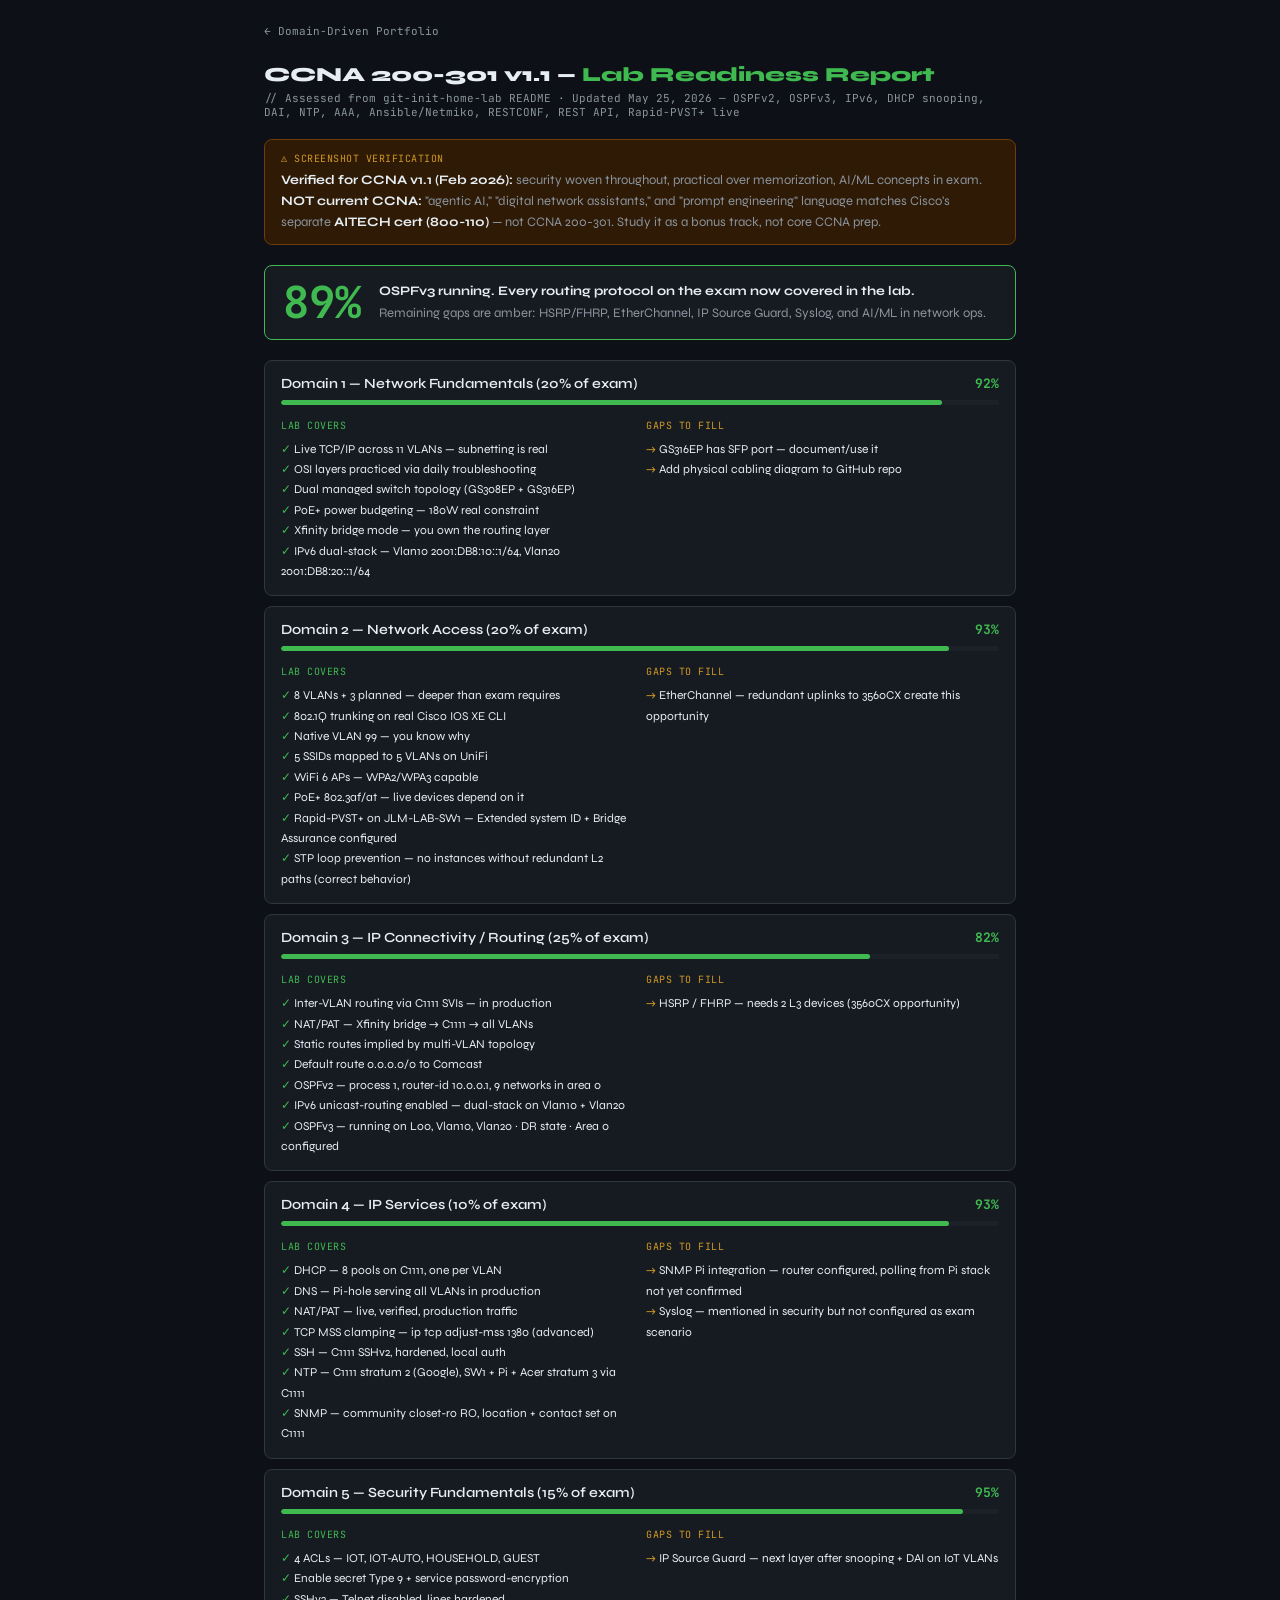
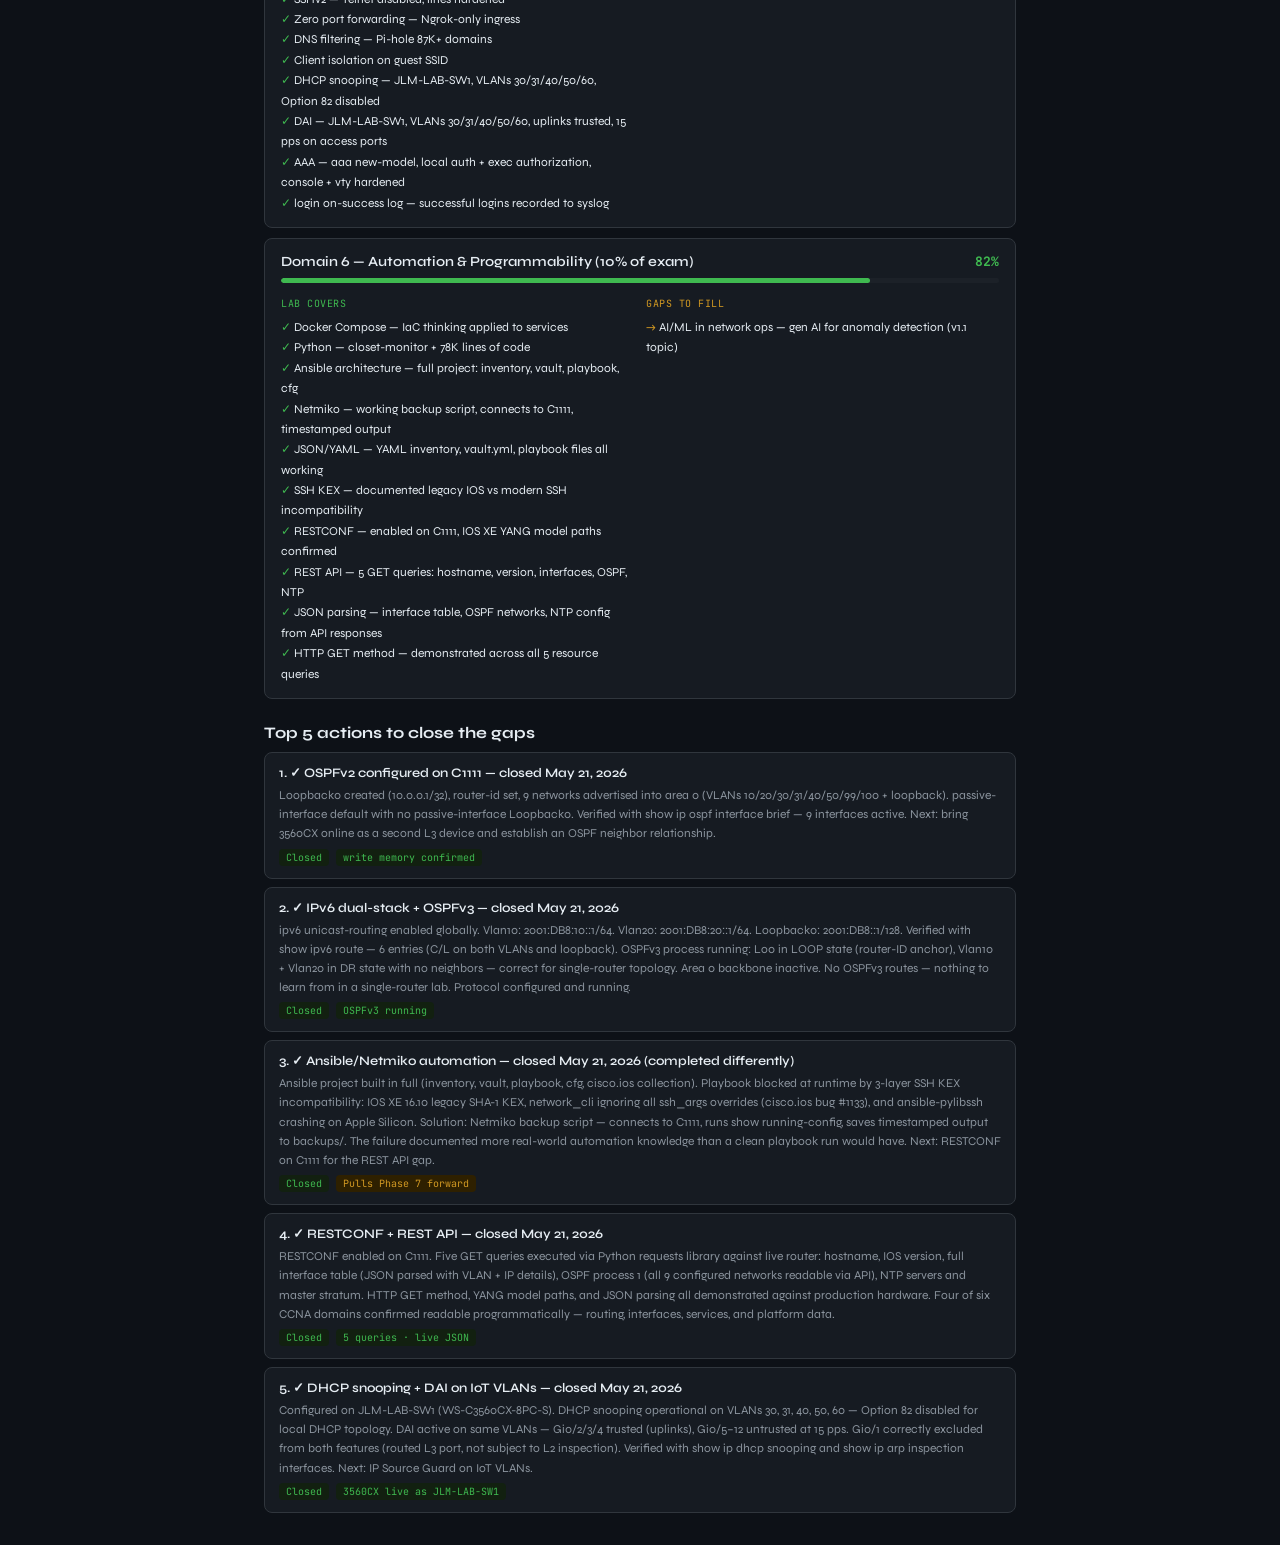
==== commit f02cb2b5: "Domain 5 +2pts: AAA live on C1111 — local auth, exec authz, console + vty hardened, 95% Co-Authored-" ====
--- a/ccna.html
+++ b/ccna.html
@@ -103,7 +103,7 @@
        The <span> itself has zero visual effect — the class does the work.
        🔗 https://www.w3schools.com/tags/tag_span.asp -->
 
-  <p class="subtitle">// Assessed from git-init-home-lab README · Updated May 21, 2026 — OSPFv2, OSPFv3, IPv6, DHCP snooping, DAI, NTP, Ansible/Netmiko, RESTCONF, REST API, Rapid-PVST+ live</p>
+  <p class="subtitle">// Assessed from git-init-home-lab README · Updated May 25, 2026 — OSPFv2, OSPFv3, IPv6, DHCP snooping, DAI, NTP, AAA, Ansible/Netmiko, RESTCONF, REST API, Rapid-PVST+ live</p>
   <!-- 📘 <p> is a PARAGRAPH — a block-level element with automatic top and
        bottom spacing. class="subtitle" connects it to the .subtitle rule in
        style.css, which applies the monospace font and muted color.
@@ -161,7 +161,7 @@
     <div class="verdict-score">89%</div>
     <div class="verdict-label">
       <strong>OSPFv3 running. Every routing protocol on the exam now covered in the lab.</strong><br>
-      Remaining gaps are amber: HSRP/FHRP, EtherChannel, AAA/RADIUS, IP Source Guard, Syslog, and AI/ML in network ops.
+      Remaining gaps are amber: HSRP/FHRP, EtherChannel, IP Source Guard, Syslog, and AI/ML in network ops.
     </div>
   </div>
 
@@ -378,20 +378,21 @@
 
 
   <!-- DOMAIN 5 — Security Fundamentals ──────────────────────────────── -->
-  <!-- 📘 LIVING DOCUMENT UPDATE — May 21, 2026:
-       DHCP snooping and DAI moved from .item-gap to .item-good.
-       Configured on JLM-LAB-SW1 (WS-C3560CX-8PC-S), VLANs 30/31/40/50/60.
-       This is exactly how a living document works — the class name changes
-       (.item-gap → .item-good), the CSS ::before pseudo-element changes the
-       symbol (→ becomes ✓), and the color shifts from amber to green.
-       One attribute change in HTML drives three visual changes via CSS. -->
+  <!-- 📘 LIVING DOCUMENT UPDATE — May 25, 2026:
+       AAA moved from .item-gap to .item-good. aaa new-model enabled on C1111.
+       Local authentication configured for login and exec authorization.
+       Line console 0 and vty 0-4 both using the default AAA method list.
+       SSH tested and confirmed working post-AAA. Config saved.
+       aaa accounting was attempted — not supported on IOS XE 16.10 without
+       a TACACS/RADIUS server. Accounting to FreeRADIUS is a Phase C task.
+       IOS also auto-added aaa session-id common and encrypted private config. -->
   <div class="domain-card">
     <div class="domain-header">
       <span class="domain-name">Domain 5 — Security Fundamentals (15% of exam)</span>
-      <span class="domain-pct" style="color:var(--green)">93%</span>
+      <span class="domain-pct" style="color:var(--green)">95%</span>
     </div>
     <div class="bar-bg">
-      <div class="bar-fill" style="width:93%;background:var(--green)"></div>
+      <div class="bar-fill" style="width:95%;background:var(--green)"></div>
     </div>
     <div class="row">
       <div class="col">
@@ -404,11 +405,24 @@
         <div class="item-good">Client isolation on guest SSID</div>
         <div class="item-good">DHCP snooping — JLM-LAB-SW1, VLANs 30/31/40/50/60, Option 82 disabled</div>
         <div class="item-good">DAI — JLM-LAB-SW1, VLANs 30/31/40/50/60, uplinks trusted, 15 pps on access ports</div>
+        <!-- 📘 AAA — Authentication, Authorization, Accounting — is the IOS
+             framework that replaces line-level passwords with a centralized
+             policy. 'aaa new-model' enables it globally and overrides all
+             line passwords immediately. Local authentication means the router
+             checks its own username database — no external server needed.
+             RADIUS/TACACS+ (external server) is Phase C with FreeRADIUS on
+             Proxmox. The local framework is the CCNA-relevant piece. -->
+        <div class="item-good">AAA — aaa new-model, local auth + exec authorization, console + vty hardened</div>
+        <div class="item-good">login on-success log — successful logins recorded to syslog</div>
       </div>
       <div class="col">
         <div class="col-label" style="color:var(--amber)">Gaps to fill</div>
-        <div class="item-gap">AAA / RADIUS — not configured on C1111</div>
-        <div class="item-gap">IP Source Guard — next layer after snooping + DAI</div>
+        <!-- 📘 One gap remains in Domain 5.
+             IP Source Guard adds a third layer on top of DHCP snooping and
+             DAI — it binds IP addresses to switch ports using the DHCP
+             snooping binding table and drops packets from IPs not in that
+             table. Configured on the same IoT VLANs as snooping + DAI. -->
+        <div class="item-gap">IP Source Guard — next layer after snooping + DAI on IoT VLANs</div>
       </div>
     </div>
   </div><!-- end Domain 5 -->
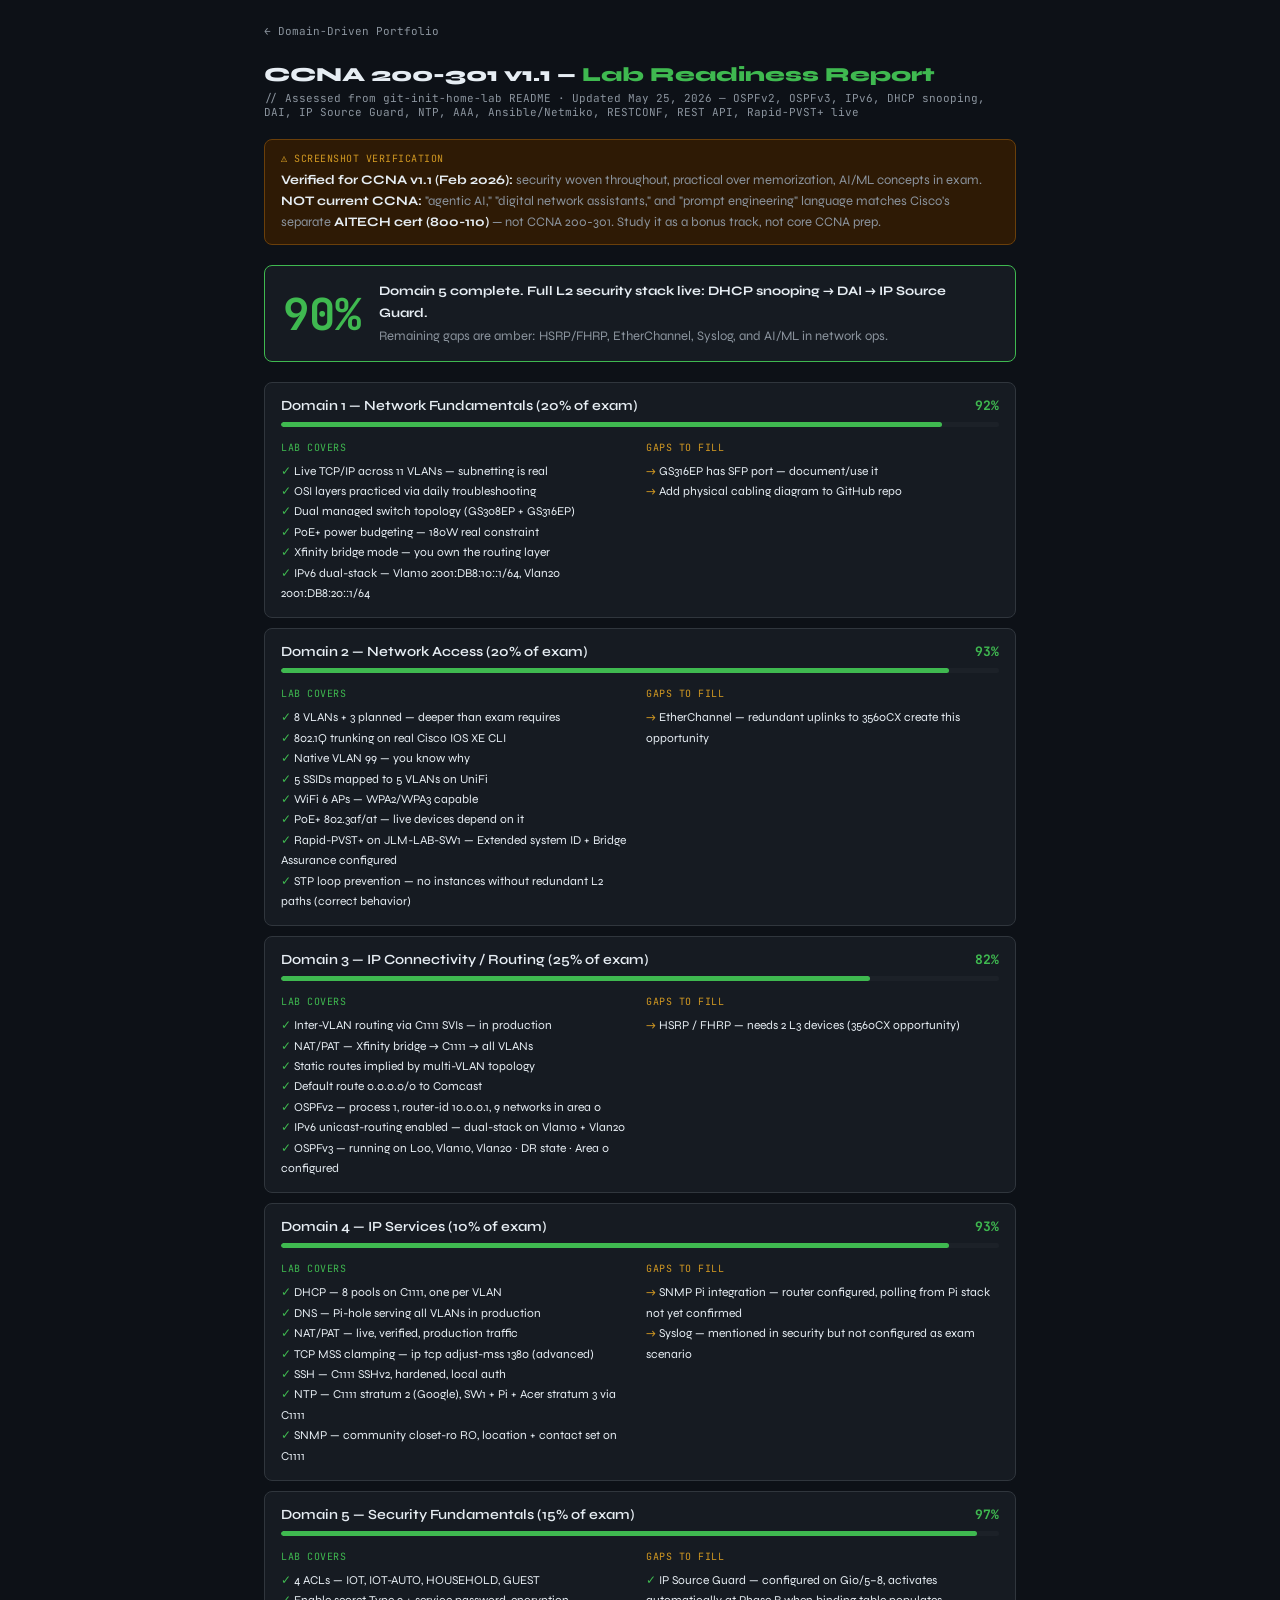
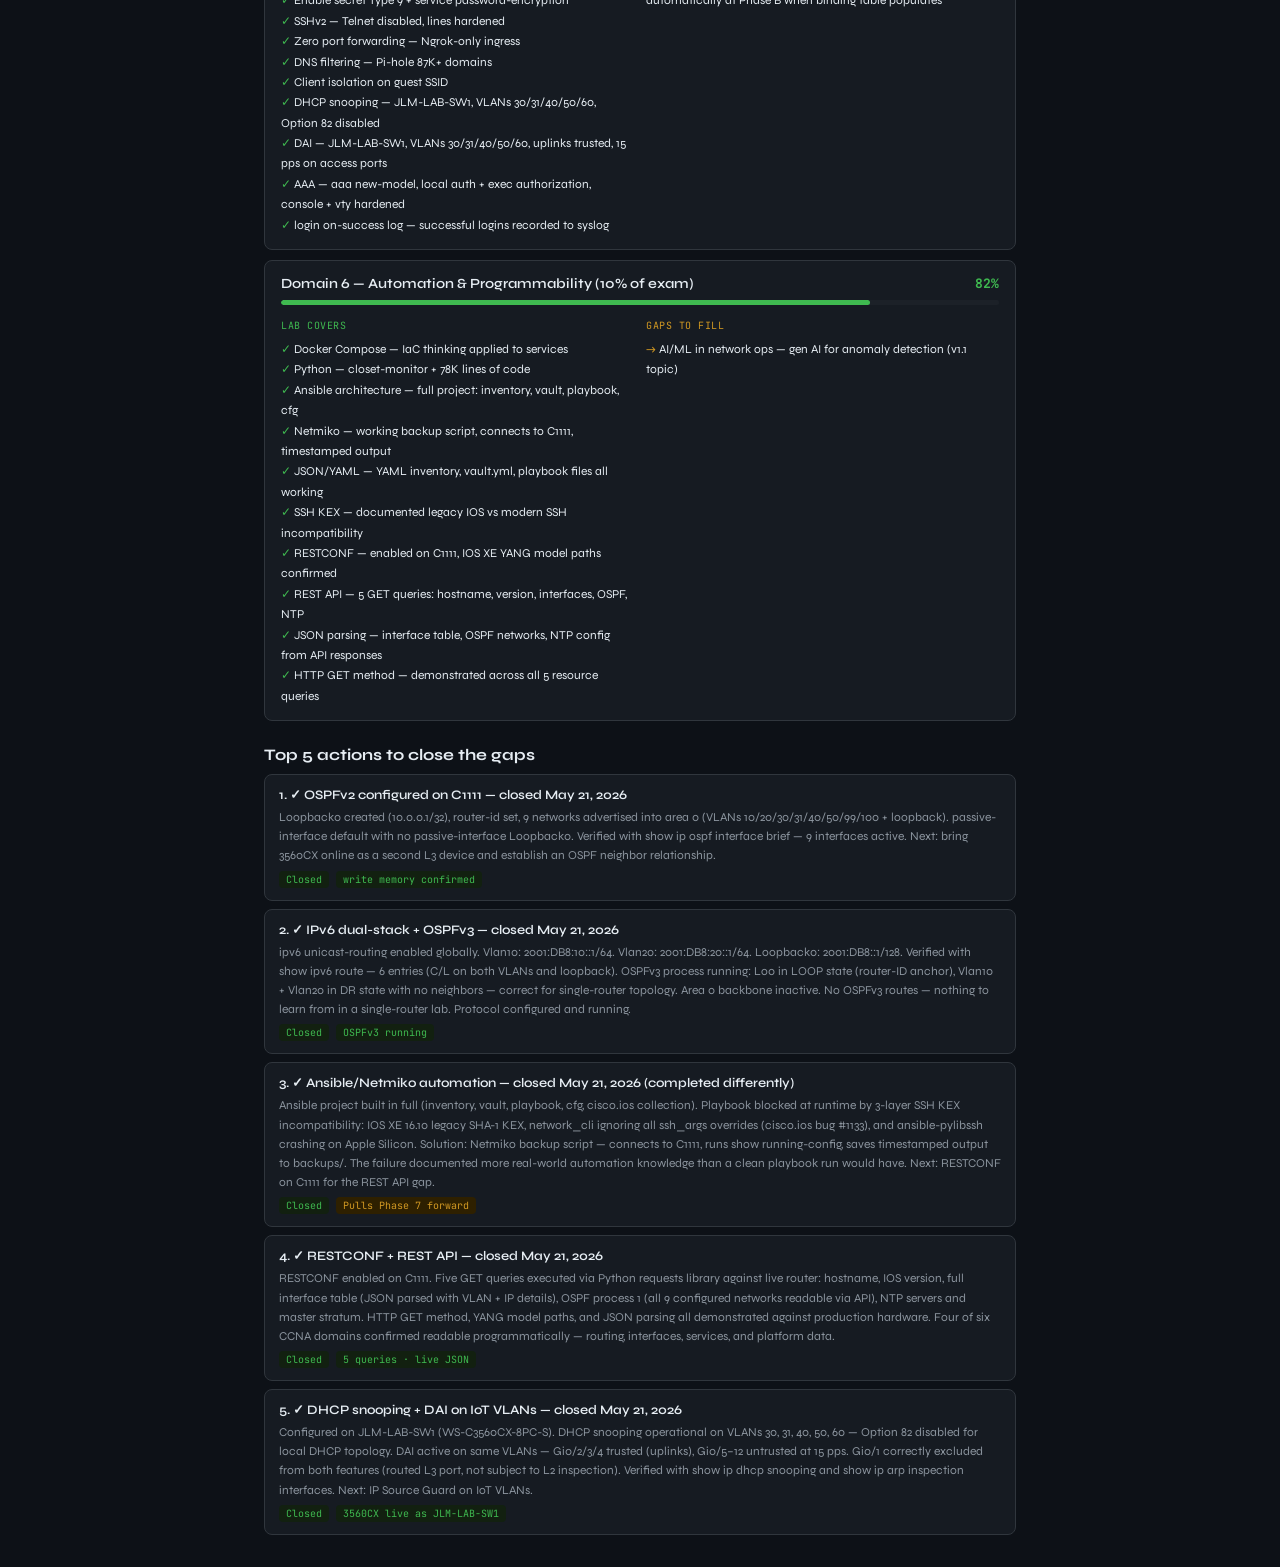
==== commit f8f9a12f: "Domain 5 complete: IP Source Guard configured — 97%, overall hits 90% Co-Authored-By: Claude Sonnet " ====
--- a/ccna.html
+++ b/ccna.html
@@ -103,7 +103,7 @@
        The <span> itself has zero visual effect — the class does the work.
        🔗 https://www.w3schools.com/tags/tag_span.asp -->
 
-  <p class="subtitle">// Assessed from git-init-home-lab README · Updated May 25, 2026 — OSPFv2, OSPFv3, IPv6, DHCP snooping, DAI, NTP, AAA, Ansible/Netmiko, RESTCONF, REST API, Rapid-PVST+ live</p>
+  <p class="subtitle">// Assessed from git-init-home-lab README · Updated May 25, 2026 — OSPFv2, OSPFv3, IPv6, DHCP snooping, DAI, IP Source Guard, NTP, AAA, Ansible/Netmiko, RESTCONF, REST API, Rapid-PVST+ live</p>
   <!-- 📘 <p> is a PARAGRAPH — a block-level element with automatic top and
        bottom spacing. class="subtitle" connects it to the .subtitle rule in
        style.css, which applies the monospace font and muted color.
@@ -158,10 +158,10 @@
        The green border communicates overall positive result through
        color alone — no text needed. Color carries meaning.              -->
   <div class="verdict-box">
-    <div class="verdict-score">89%</div>
+    <div class="verdict-score">90%</div>
     <div class="verdict-label">
-      <strong>OSPFv3 running. Every routing protocol on the exam now covered in the lab.</strong><br>
-      Remaining gaps are amber: HSRP/FHRP, EtherChannel, IP Source Guard, Syslog, and AI/ML in network ops.
+      <strong>Domain 5 complete. Full L2 security stack live: DHCP snooping → DAI → IP Source Guard.</strong><br>
+      Remaining gaps are amber: HSRP/FHRP, EtherChannel, Syslog, and AI/ML in network ops.
     </div>
   </div>
 
@@ -389,10 +389,10 @@
   <div class="domain-card">
     <div class="domain-header">
       <span class="domain-name">Domain 5 — Security Fundamentals (15% of exam)</span>
-      <span class="domain-pct" style="color:var(--green)">95%</span>
+      <span class="domain-pct" style="color:var(--green)">97%</span>
     </div>
     <div class="bar-bg">
-      <div class="bar-fill" style="width:95%;background:var(--green)"></div>
+      <div class="bar-fill" style="width:97%;background:var(--green)"></div>
     </div>
     <div class="row">
       <div class="col">
@@ -417,12 +417,17 @@
       </div>
       <div class="col">
         <div class="col-label" style="color:var(--amber)">Gaps to fill</div>
-        <!-- 📘 One gap remains in Domain 5.
-             IP Source Guard adds a third layer on top of DHCP snooping and
-             DAI — it binds IP addresses to switch ports using the DHCP
-             snooping binding table and drops packets from IPs not in that
-             table. Configured on the same IoT VLANs as snooping + DAI. -->
-        <div class="item-gap">IP Source Guard — next layer after snooping + DAI on IoT VLANs</div>
+        <!-- 📘 LIVING DOCUMENT UPDATE — May 25, 2026:
+             IP Source Guard configured on Gi0/5–8 (IoT access ports).
+             Status: inactive-no-snooping-vlan — correct and expected.
+             IP Source Guard uses the DHCP snooping binding table to verify
+             source IPs. No bindings yet because no devices are plugged in.
+             The moment a device connects at Phase B, gets a DHCP lease, and
+             populates the binding table — Source Guard activates automatically.
+             No additional configuration needed. The security stack is complete:
+             DHCP snooping → DAI → IP Source Guard, all on the same IoT VLANs.
+             Three layers of L2 protection, each dependent on the one below it. -->
+        <div class="item-good">IP Source Guard — configured on Gi0/5–8, activates automatically at Phase B when binding table populates</div>
       </div>
     </div>
   </div><!-- end Domain 5 -->
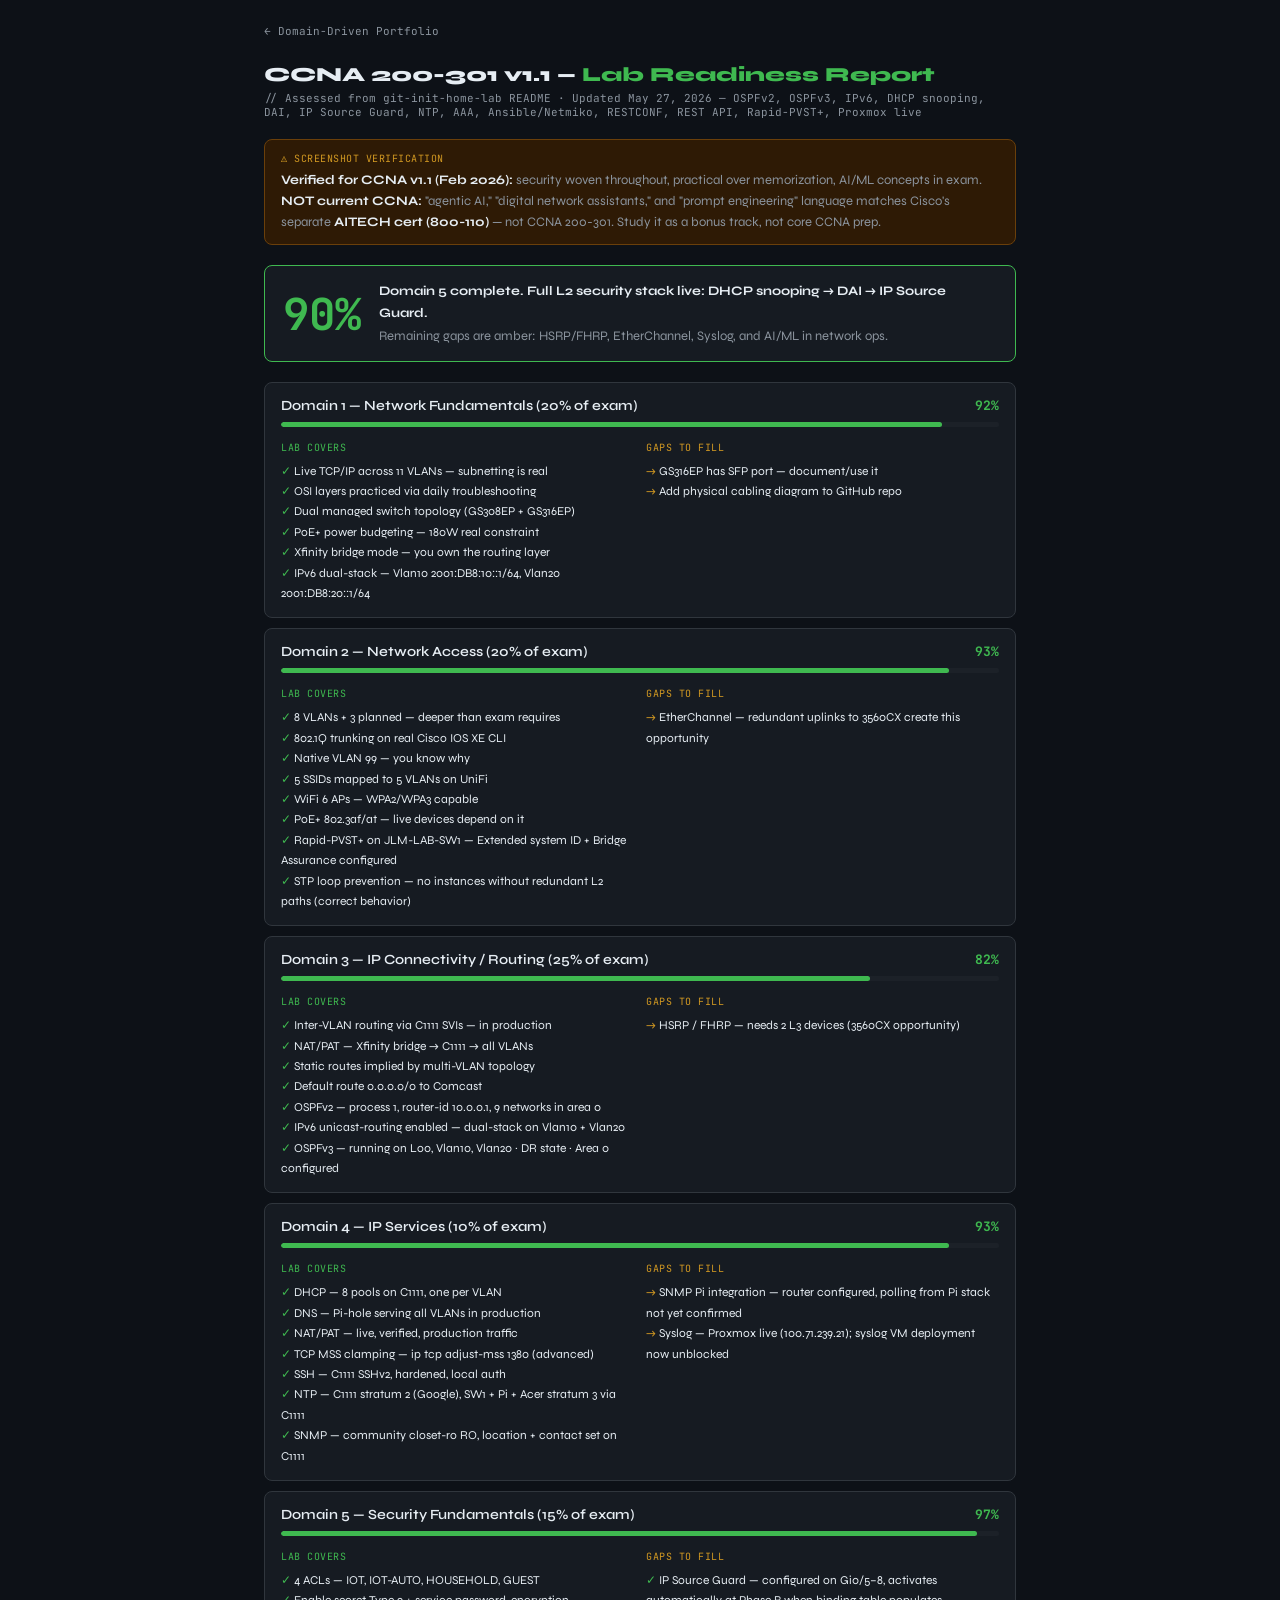
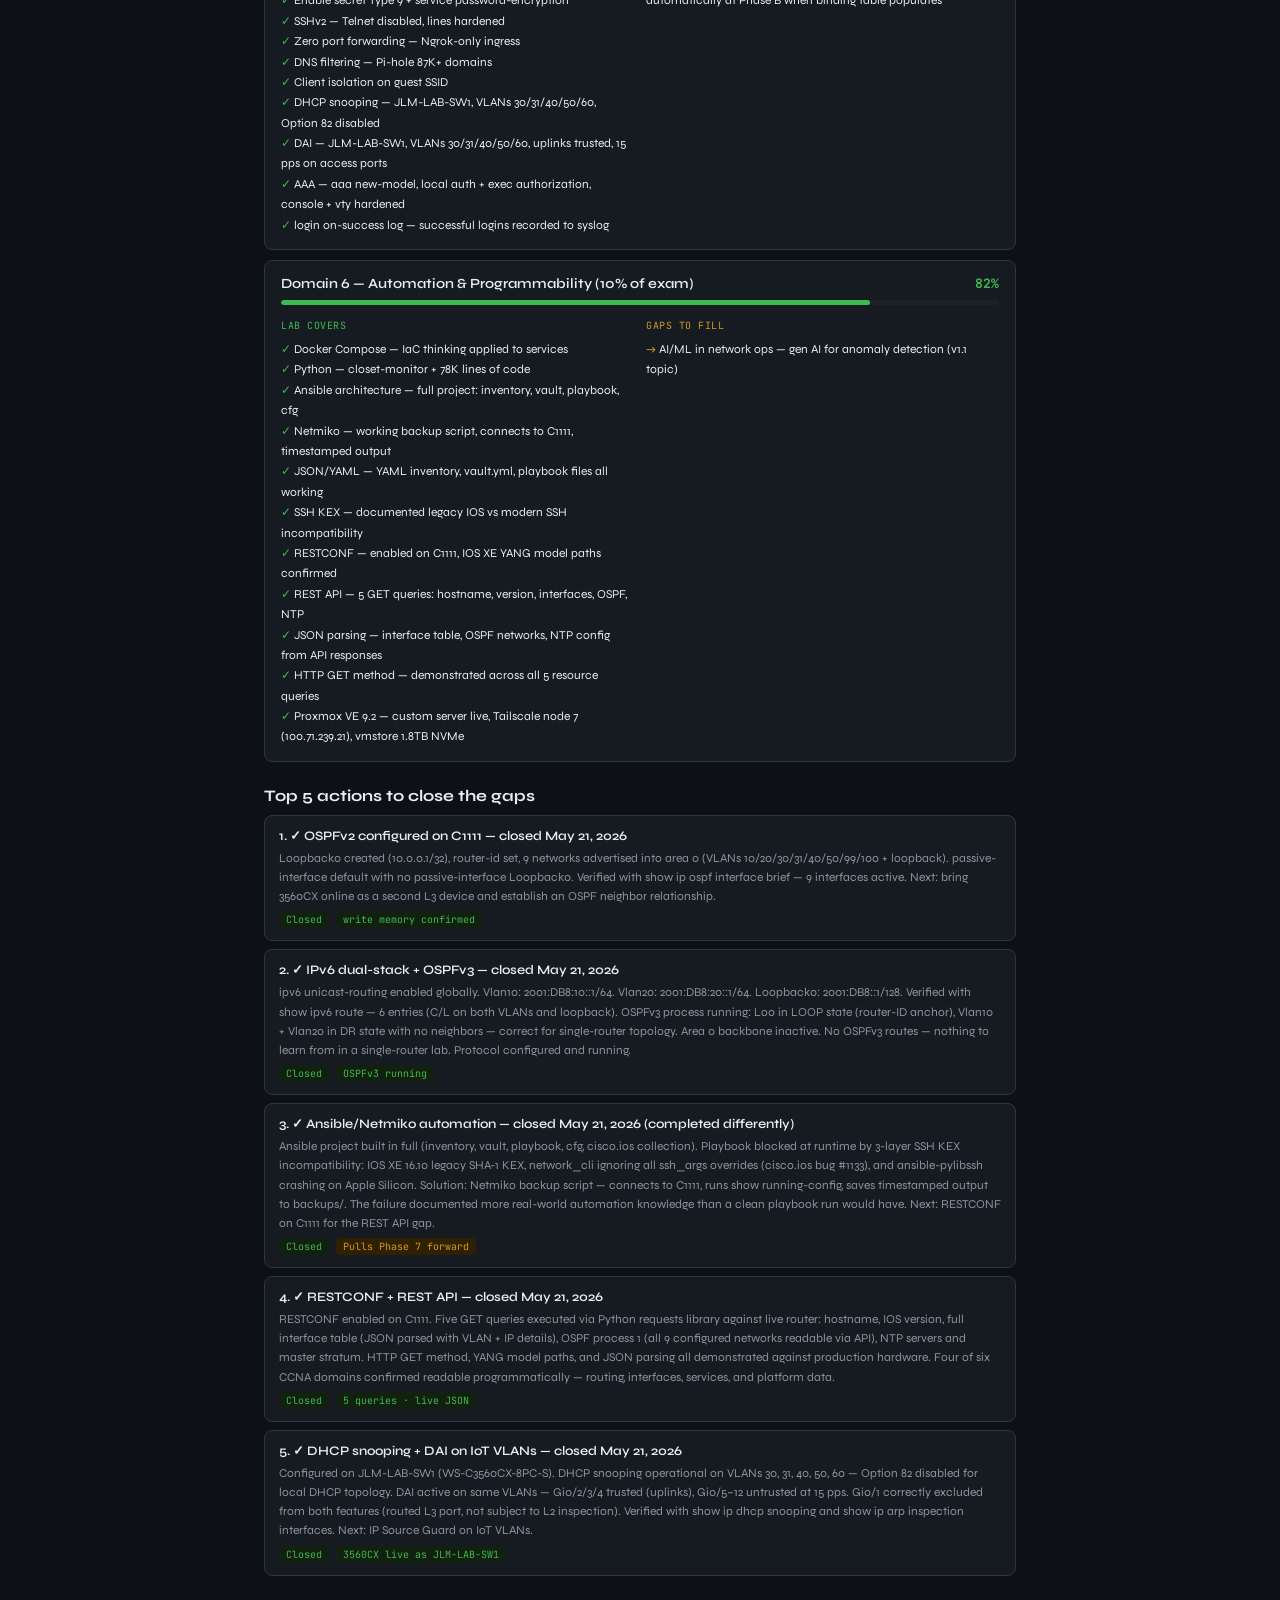
==== commit 27bf8865: "Proxmox live: update ccna Domain 4+6, rebuild swe.html with real infrastructure content Co-Authored-" ====
--- a/ccna.html
+++ b/ccna.html
@@ -103,7 +103,7 @@
        The <span> itself has zero visual effect — the class does the work.
        🔗 https://www.w3schools.com/tags/tag_span.asp -->
 
-  <p class="subtitle">// Assessed from git-init-home-lab README · Updated May 25, 2026 — OSPFv2, OSPFv3, IPv6, DHCP snooping, DAI, IP Source Guard, NTP, AAA, Ansible/Netmiko, RESTCONF, REST API, Rapid-PVST+ live</p>
+  <p class="subtitle">// Assessed from git-init-home-lab README · Updated May 27, 2026 — OSPFv2, OSPFv3, IPv6, DHCP snooping, DAI, IP Source Guard, NTP, AAA, Ansible/Netmiko, RESTCONF, REST API, Rapid-PVST+, Proxmox live</p>
   <!-- 📘 <p> is a PARAGRAPH — a block-level element with automatic top and
        bottom spacing. class="subtitle" connects it to the .subtitle rule in
        style.css, which applies the monospace font and muted color.
@@ -371,7 +371,11 @@
       <div class="col">
         <div class="col-label" style="color:var(--amber)">Gaps to fill</div>
         <div class="item-gap">SNMP Pi integration — router configured, polling from Pi stack not yet confirmed</div>
-        <div class="item-gap">Syslog — mentioned in security but not configured as exam scenario</div>
+        <!-- 📘 Proxmox is now live at 100.71.239.21 — a syslog collector VM
+             (Graylog, rsyslog, or similar) can now be deployed on vmstore.
+             Logging IOS XE events to a centralized server is a CCNA exam topic:
+             'logging host <ip>' on the C1111 + a receiving service = complete. -->
+        <div class="item-gap">Syslog — Proxmox live (100.71.239.21); syslog VM deployment now unblocked</div>
       </div>
     </div>
   </div><!-- end Domain 4 -->
@@ -472,6 +476,17 @@
         <div class="item-good">REST API — 5 GET queries: hostname, version, interfaces, OSPF, NTP</div>
         <div class="item-good">JSON parsing — interface table, OSPF networks, NTP config from API responses</div>
         <div class="item-good">HTTP GET method — demonstrated across all 5 resource queries</div>
+        <!-- 📘 INFRASTRUCTURE UPDATE — May 27, 2026:
+             Proxmox VE 9.2 is live on a custom ATX server (Ryzen 9 7900X,
+             64GB DDR5, 2TB NVMe). This is the compute layer above the network —
+             the server that hosts VMs for every Phase C+ task.
+             Tailscale node 7: pve (100.71.239.21). Web UI: 192.168.100.10:8006.
+             vmstore = 1.8TB LVM-thin pool for VM disks.
+             Proxmox unblocks: FreeRADIUS (AAA accounting), Syslog server,
+             Wazuh SIEM, Ansible AWX, and any future lab VM workloads.
+             Provisioning VMs on Proxmox via Terraform or Ansible is the next
+             IaC layer — infrastructure automation in practice. -->
+        <div class="item-good">Proxmox VE 9.2 — custom server live, Tailscale node 7 (100.71.239.21), vmstore 1.8TB NVMe</div>
       </div>
       <div class="col">
         <div class="col-label" style="color:var(--amber)">Gaps to fill</div>
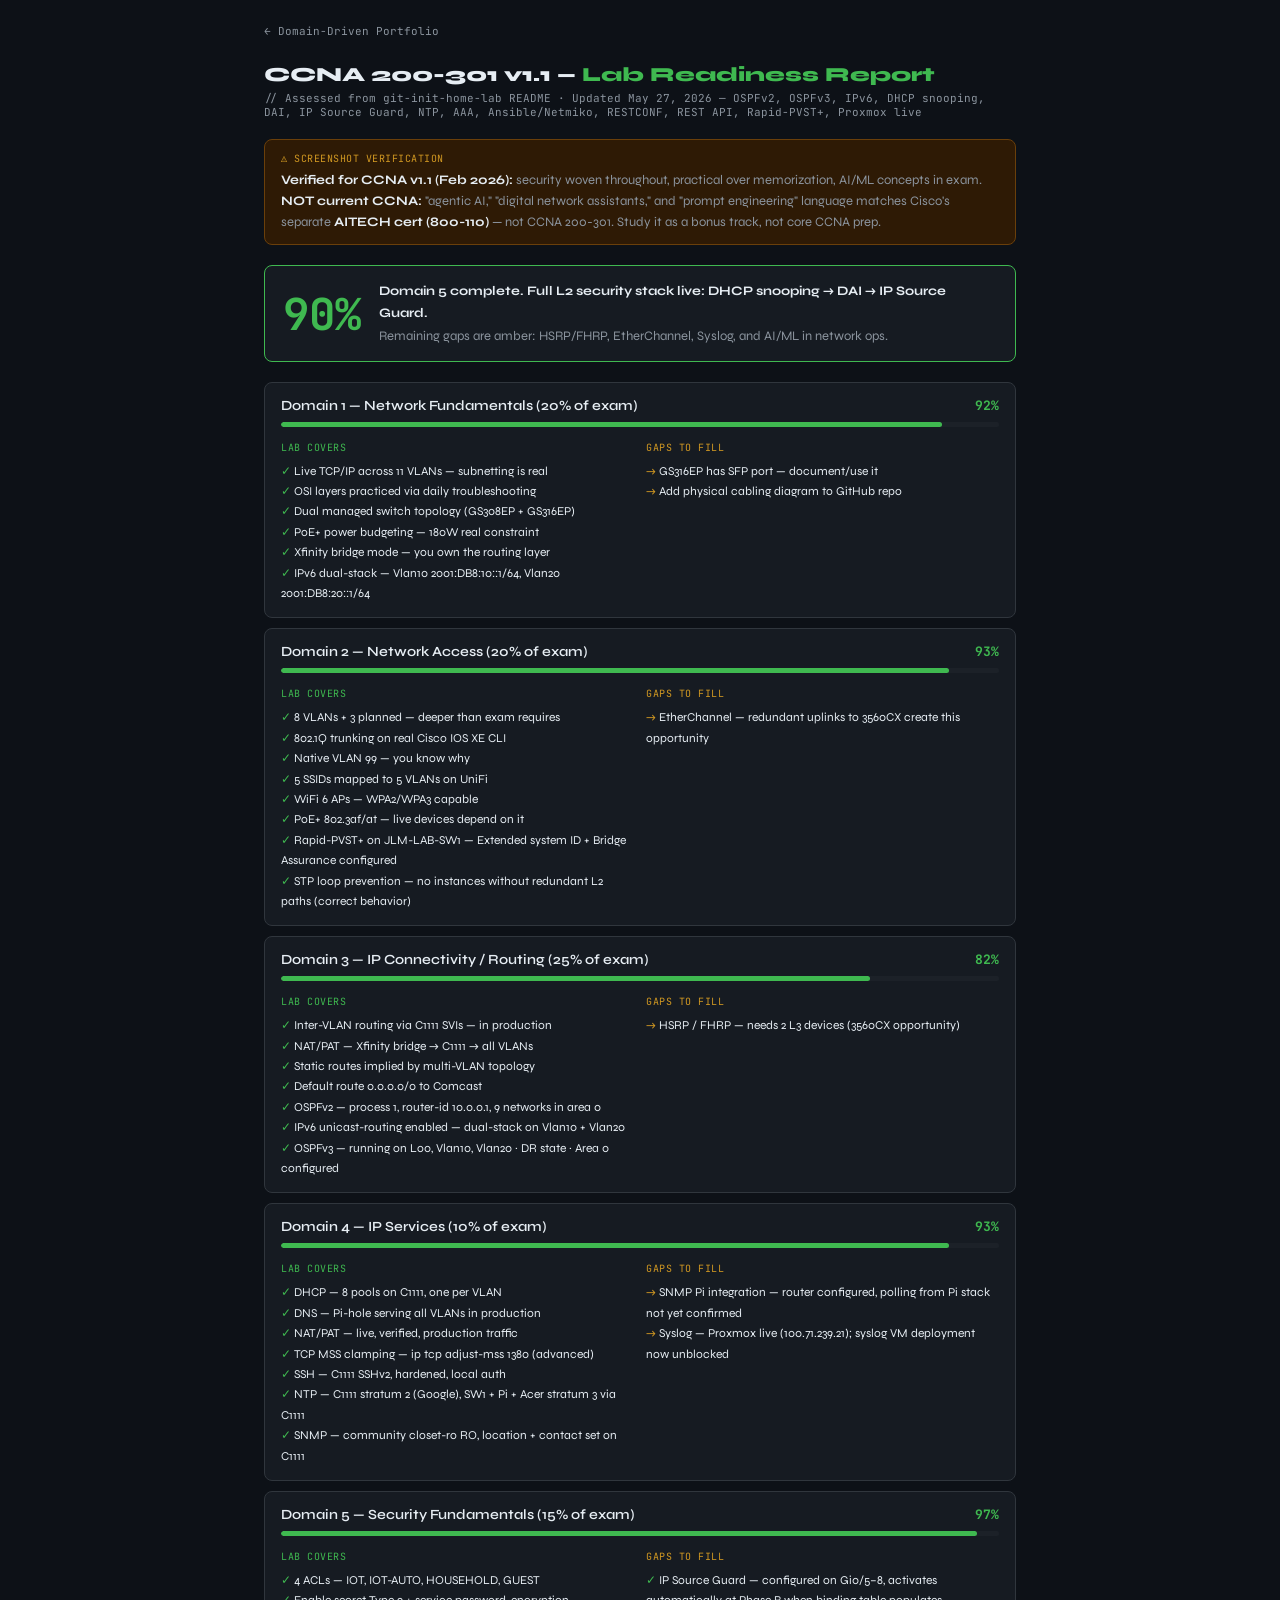
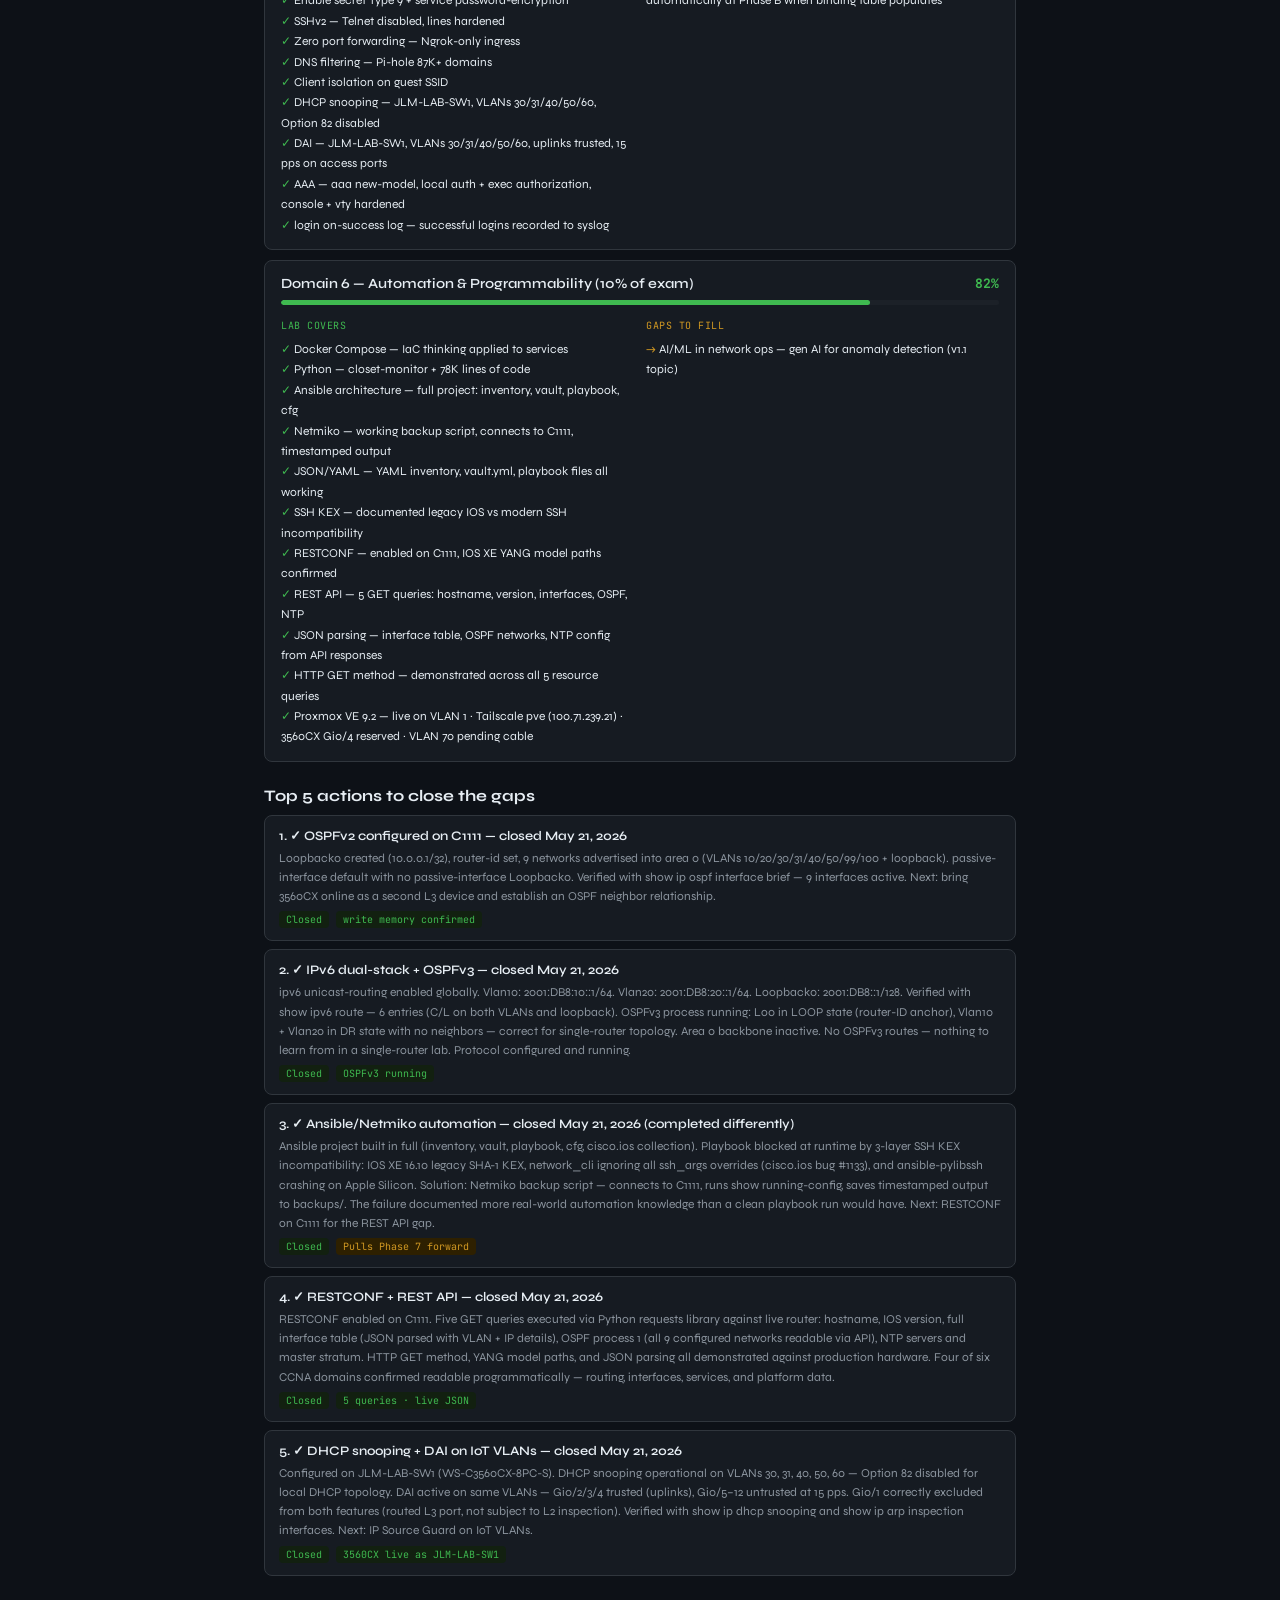
==== commit 9422877a: "Proxmox spec update: full hardware, VLAN 1 current/VLAN 70 pending, Phase C/D workloads Co-Authored-" ====
--- a/ccna.html
+++ b/ccna.html
@@ -476,17 +476,17 @@
         <div class="item-good">REST API — 5 GET queries: hostname, version, interfaces, OSPF, NTP</div>
         <div class="item-good">JSON parsing — interface table, OSPF networks, NTP config from API responses</div>
         <div class="item-good">HTTP GET method — demonstrated across all 5 resource queries</div>
-        <!-- 📘 INFRASTRUCTURE UPDATE — May 27, 2026:
-             Proxmox VE 9.2 is live on a custom ATX server (Ryzen 9 7900X,
-             64GB DDR5, 2TB NVMe). This is the compute layer above the network —
-             the server that hosts VMs for every Phase C+ task.
-             Tailscale node 7: pve (100.71.239.21). Web UI: 192.168.100.10:8006.
-             vmstore = 1.8TB LVM-thin pool for VM disks.
-             Proxmox unblocks: FreeRADIUS (AAA accounting), Syslog server,
-             Wazuh SIEM, Ansible AWX, and any future lab VM workloads.
-             Provisioning VMs on Proxmox via Terraform or Ansible is the next
-             IaC layer — infrastructure automation in practice. -->
-        <div class="item-good">Proxmox VE 9.2 — custom server live, Tailscale node 7 (100.71.239.21), vmstore 1.8TB NVMe</div>
+        <!-- 📘 INFRASTRUCTURE UPDATE — June 2, 2026:
+             Proxmox VE 9.2 live. Custom ATX: Ryzen 9 7900X, 64GB DDR5, SAMA V40,
+             SL-650G PSU, PA120 SE cooler. vmstore = 1.8TB LVM-thin on SN770 NVMe.
+             Currently on VLAN 1 management (192.168.100.10). VLAN 70 is designed
+             and the 3560CX Gi0/4 port is already trunked and reserved — the
+             physical cable just isn't run yet. When the cable is pulled (Phase C),
+             management moves to VLAN 70 and the RTL8125 comes up as VM trunk.
+             Until then, Tailscale (pve 100.71.239.21) is the access path.
+             Proxmox unblocks: FreeRADIUS (AAA accounting — Phase C),
+             Syslog server (Phase C), Wazuh SIEM, AD VM, osTicket (Phase D). -->
+        <div class="item-good">Proxmox VE 9.2 — live on VLAN 1 · Tailscale pve (100.71.239.21) · 3560CX Gi0/4 reserved · VLAN 70 pending cable</div>
       </div>
       <div class="col">
         <div class="col-label" style="color:var(--amber)">Gaps to fill</div>
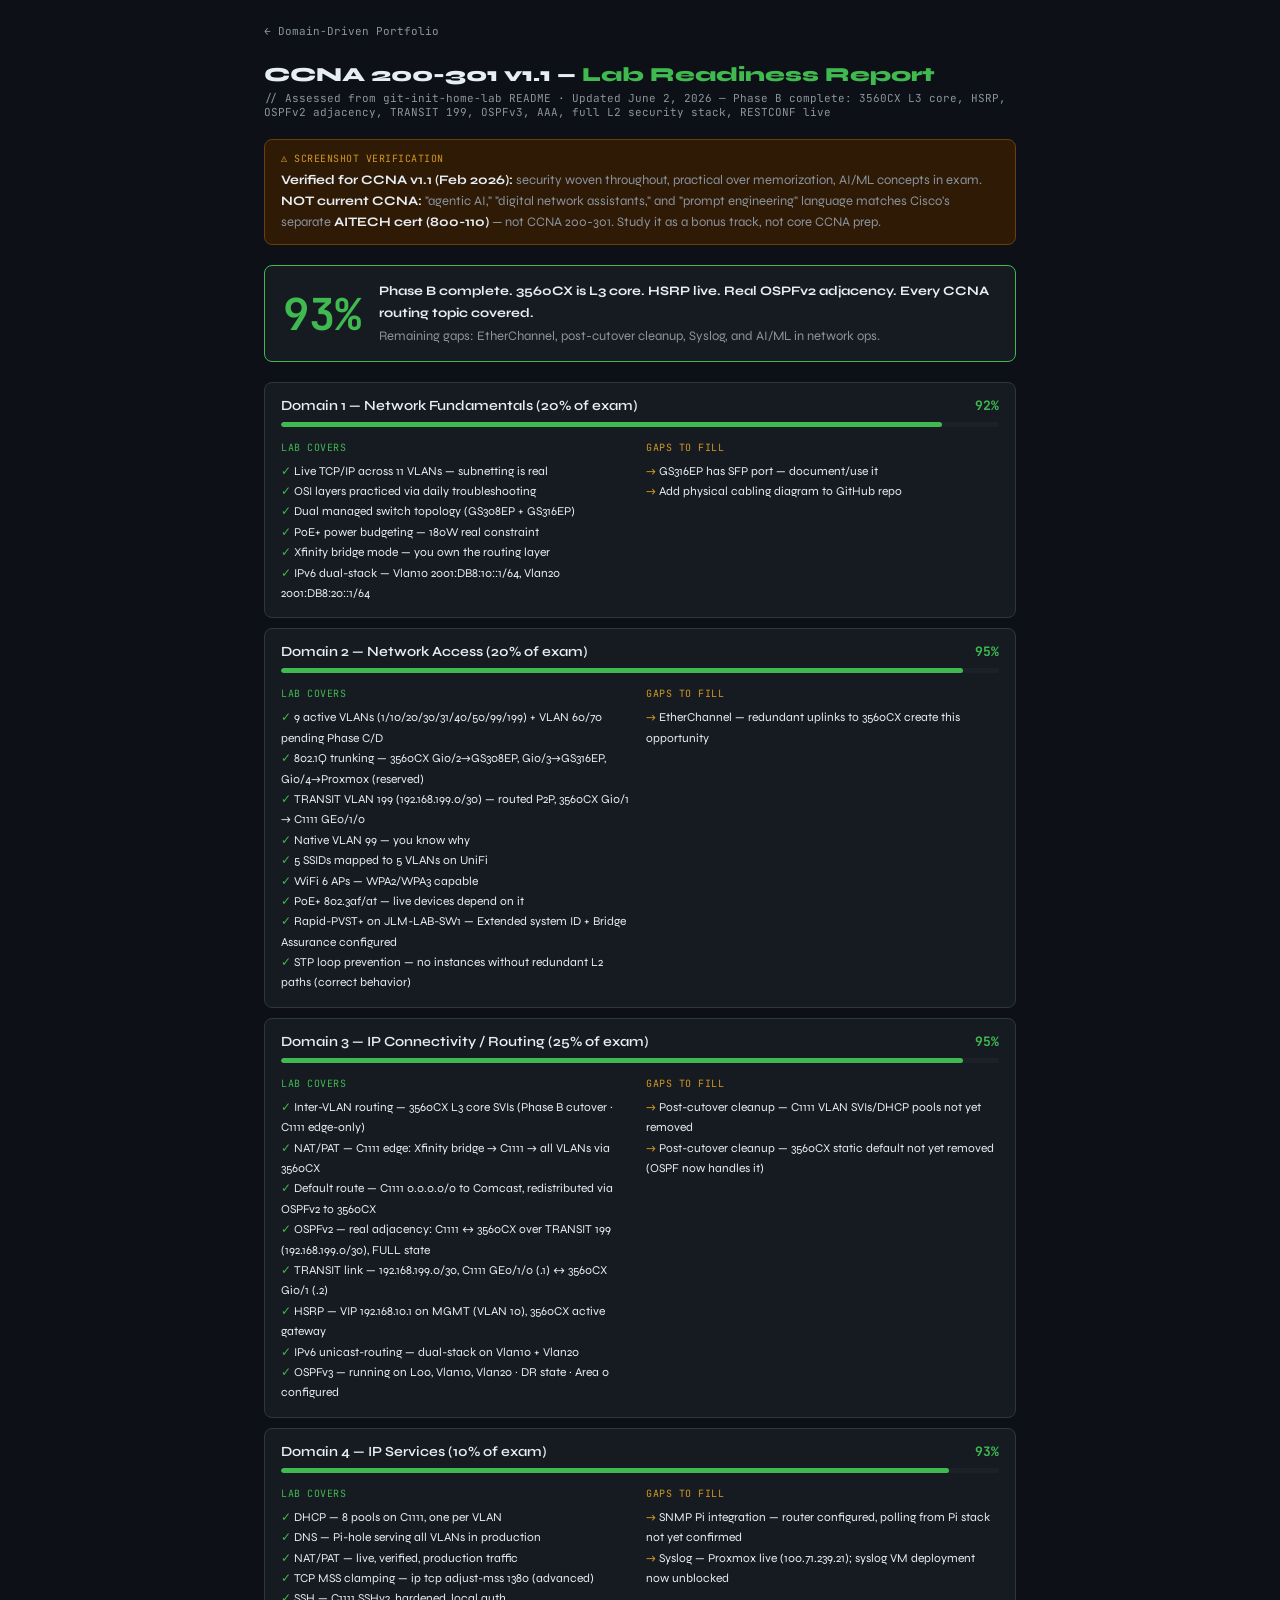
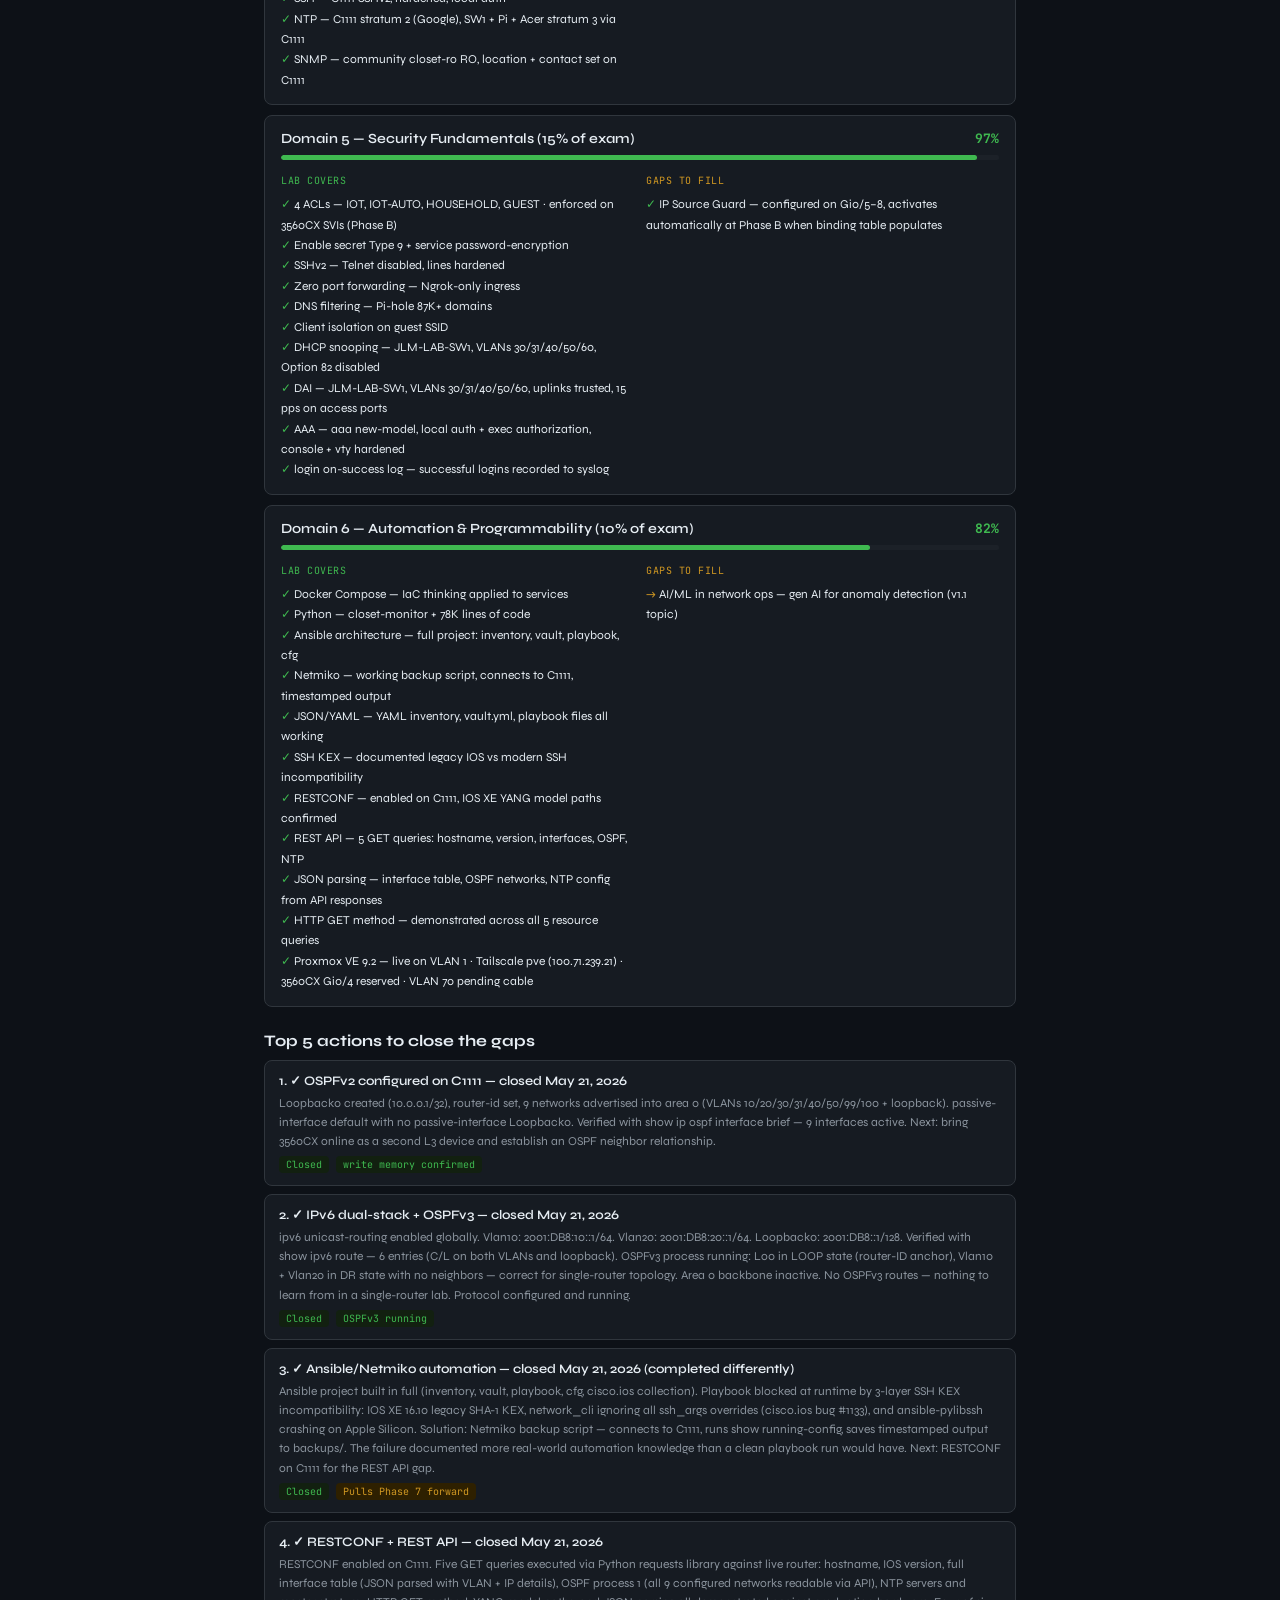
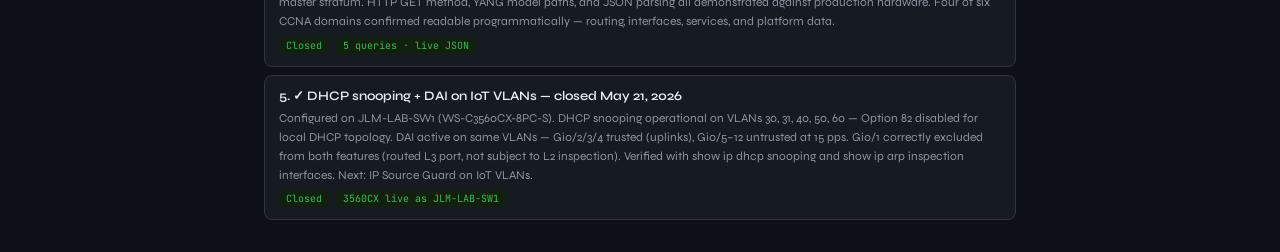
==== commit 9aae0812: "Phase B complete: 3560CX L3 core, HSRP live, real OSPF adjacency — Domain 3 95%, overall 93% Co-Auth" ====
--- a/ccna.html
+++ b/ccna.html
@@ -103,7 +103,7 @@
        The <span> itself has zero visual effect — the class does the work.
        🔗 https://www.w3schools.com/tags/tag_span.asp -->
 
-  <p class="subtitle">// Assessed from git-init-home-lab README · Updated May 27, 2026 — OSPFv2, OSPFv3, IPv6, DHCP snooping, DAI, IP Source Guard, NTP, AAA, Ansible/Netmiko, RESTCONF, REST API, Rapid-PVST+, Proxmox live</p>
+  <p class="subtitle">// Assessed from git-init-home-lab README · Updated June 2, 2026 — Phase B complete: 3560CX L3 core, HSRP, OSPFv2 adjacency, TRANSIT 199, OSPFv3, AAA, full L2 security stack, RESTCONF live</p>
   <!-- 📘 <p> is a PARAGRAPH — a block-level element with automatic top and
        bottom spacing. class="subtitle" connects it to the .subtitle rule in
        style.css, which applies the monospace font and muted color.
@@ -158,10 +158,10 @@
        The green border communicates overall positive result through
        color alone — no text needed. Color carries meaning.              -->
   <div class="verdict-box">
-    <div class="verdict-score">90%</div>
+    <div class="verdict-score">93%</div>
     <div class="verdict-label">
-      <strong>Domain 5 complete. Full L2 security stack live: DHCP snooping → DAI → IP Source Guard.</strong><br>
-      Remaining gaps are amber: HSRP/FHRP, EtherChannel, Syslog, and AI/ML in network ops.
+      <strong>Phase B complete. 3560CX is L3 core. HSRP live. Real OSPFv2 adjacency. Every CCNA routing topic covered.</strong><br>
+      Remaining gaps: EtherChannel, post-cutover cleanup, Syslog, and AI/ML in network ops.
     </div>
   </div>
 
@@ -257,29 +257,23 @@
   <div class="domain-card">
     <div class="domain-header">
       <span class="domain-name">Domain 2 — Network Access (20% of exam)</span>
-      <span class="domain-pct" style="color:var(--green)">93%</span>
+      <span class="domain-pct" style="color:var(--green)">95%</span>
     </div>
     <div class="bar-bg">
-      <div class="bar-fill" style="width:93%;background:var(--green)"></div>
+      <div class="bar-fill" style="width:95%;background:var(--green)"></div>
     </div>
     <div class="row">
       <div class="col">
         <div class="col-label" style="color:var(--green)">Lab covers</div>
-        <div class="item-good">8 VLANs + 3 planned — deeper than exam requires</div>
-        <div class="item-good">802.1Q trunking on real Cisco IOS XE CLI</div>
+        <!-- 📘 LIVING DOCUMENT UPDATE — June 2, 2026 (Phase B):
+             VLAN count updated, TRANSIT added, trunk layout documented. -->
+        <div class="item-good">9 active VLANs (1/10/20/30/31/40/50/99/199) + VLAN 60/70 pending Phase C/D</div>
+        <div class="item-good">802.1Q trunking — 3560CX Gi0/2→GS308EP, Gi0/3→GS316EP, Gi0/4→Proxmox (reserved)</div>
+        <div class="item-good">TRANSIT VLAN 199 (192.168.199.0/30) — routed P2P, 3560CX Gi0/1 → C1111 GE0/1/0</div>
         <div class="item-good">Native VLAN 99 — you know why</div>
         <div class="item-good">5 SSIDs mapped to 5 VLANs on UniFi</div>
         <div class="item-good">WiFi 6 APs — WPA2/WPA3 capable</div>
         <div class="item-good">PoE+ 802.3af/at — live devices depend on it</div>
-        <!-- 📘 LIVING DOCUMENT UPDATE — May 21, 2026:
-             STP moved from "Gaps to fill" to "Lab covers."
-             JLM-LAB-SW1 (3560CX) is configured: Rapid-PVST+ mode, Extended
-             system ID enabled, Bridge Assurance enabled. No instances are
-             active — correct behavior when there are no redundant L2 paths.
-             STP is loop prevention. No redundant paths = nothing to block.
-             The C1111 is a Layer 3 router — STP is a Layer 2 protocol and
-             does not run on routed interfaces. Both behaviors are expected
-             and confirm the topology is correct. -->
         <div class="item-good">Rapid-PVST+ on JLM-LAB-SW1 — Extended system ID + Bridge Assurance configured</div>
         <div class="item-good">STP loop prevention — no instances without redundant L2 paths (correct behavior)</div>
       </div>
@@ -297,46 +291,80 @@
 
 
   <!-- DOMAIN 3 — IP Connectivity / Routing ───────────────────────────── -->
-  <!-- 📘 LIVING DOCUMENT UPDATE — May 21, 2026 (third pass):
-       OSPFv3 is now running. Score moves 72% → 82%, color shifts amber → green.
-       OSPFv3 output confirmed: Lo0 in LOOP state (stable router-ID anchor),
-       Vlan10 and Vlan20 both DR with no neighbors — correct for a single router.
-       Area 0 backbone inactive with no neighbors — also correct. No OSPFv3
-       routes in the table because there's nothing else to learn from. Every
-       behavior is expected. The protocol is configured and running — the exam
-       cares that you can configure it, not that you have a full mesh.
-       Only remaining gap: HSRP / FHRP — needs a second L3 device. -->
+  <!-- 📘 LIVING DOCUMENT UPDATE — June 2, 2026 (Phase B complete):
+       Score moves 82% → 95%. This is the biggest single update in the document.
+
+       Phase B cutover is complete. The routing architecture changed:
+         BEFORE: C1111 SVIs owned every VLAN subnet and routed all inter-VLAN traffic.
+         AFTER:  3560CX is the L3 core — SVIs own .1 on every active VLAN.
+                 C1111 is edge-only (NAT, WAN, ACLs) connected via TRANSIT /30.
+
+       Three new exam topics are now live:
+         1. TRANSIT VLAN 199 (192.168.199.0/30) — routed P2P link between
+            C1111 GE0/1/0 (.1) and 3560CX Gi0/1 (.2). This is a real L3
+            routed link — not a trunk, not an SVI-to-SVI — a /30 point-to-point.
+         2. OSPFv2 adjacency — FULL state between C1111 and 3560CX over the
+            TRANSIT link. A real neighbor relationship, not a single-router
+            config. C1111 redistributes the default route. 3560CX learns it.
+         3. HSRP — VIP 192.168.10.1 on MGMT (VLAN 10). The 3560CX SVI is
+            the active gateway. This is what hosts use as their default gateway —
+            the VIP, not the physical SVI IP. HSRP protects against gateway
+            failure; if the active device fails, standby takes over, VIP stays.
+
+       The last CCNA gap in Domain 3 is closed. -->
   <div class="domain-card">
     <div class="domain-header">
       <span class="domain-name">Domain 3 — IP Connectivity / Routing (25% of exam)</span>
-      <span class="domain-pct" style="color:var(--green)">82%</span>
+      <span class="domain-pct" style="color:var(--green)">95%</span>
     </div>
     <div class="bar-bg">
-      <div class="bar-fill" style="width:82%;background:var(--green)"></div>
+      <div class="bar-fill" style="width:95%;background:var(--green)"></div>
     </div>
     <div class="row">
       <div class="col">
         <div class="col-label" style="color:var(--green)">Lab covers</div>
-        <div class="item-good">Inter-VLAN routing via C1111 SVIs — in production</div>
-        <div class="item-good">NAT/PAT — Xfinity bridge → C1111 → all VLANs</div>
-        <div class="item-good">Static routes implied by multi-VLAN topology</div>
-        <div class="item-good">Default route 0.0.0.0/0 to Comcast</div>
-        <div class="item-good">OSPFv2 — process 1, router-id 10.0.0.1, 9 networks in area 0</div>
-        <div class="item-good">IPv6 unicast-routing enabled — dual-stack on Vlan10 + Vlan20</div>
-        <!-- 📘 LIVING DOCUMENT UPDATE — OSPFv3 moved from gap to covered.
-             The CSS class .item-good and .item-gap differ only in class name —
-             but that name change flips the ::before symbol from → (amber) to
-             ✓ (green). One attribute change, instant visual communication.
-             This is why accurate class names matter: they ARE the data. -->
+        <!-- 📘 Item updated: routing moved from C1111 to 3560CX at Phase B.
+             The C1111 still does NAT and holds the WAN default route —
+             but inter-VLAN routing is now the 3560CX's job. This is the
+             correct enterprise architecture: L3 core switch does routing,
+             edge router does NAT/WAN. The C1111 is now edge-only. -->
+        <div class="item-good">Inter-VLAN routing — 3560CX L3 core SVIs (Phase B cutover · C1111 edge-only)</div>
+        <div class="item-good">NAT/PAT — C1111 edge: Xfinity bridge → C1111 → all VLANs via 3560CX</div>
+        <div class="item-good">Default route — C1111 0.0.0.0/0 to Comcast, redistributed via OSPFv2 to 3560CX</div>
+        <!-- 📘 OSPFv2 item upgraded: was single-router config, now has a real
+             adjacency. 'show ip ospf neighbor' now shows an actual neighbor.
+             The TRANSIT /30 is the link — C1111 (.1) and 3560CX (.2) are
+             directly connected on it, and OSPF forms FULL state between them.
+             This is the most CCNA-relevant routing scenario: two devices,
+             one protocol, one adjacency, redistributing a default route. -->
+        <div class="item-good">OSPFv2 — real adjacency: C1111 ↔ 3560CX over TRANSIT 199 (192.168.199.0/30), FULL state</div>
+        <!-- 📘 TRANSIT VLAN 199: a /30 subnet is designed for P2P routed links.
+             /30 gives exactly 2 usable IPs (.1 and .2) — one per end.
+             No wasted addresses, no broadcast domain for hosts.
+             This is how enterprise networks connect L3 devices: routed /30s,
+             not trunks with shared VLAN SVIs. -->
+        <div class="item-good">TRANSIT link — 192.168.199.0/30, C1111 GE0/1/0 (.1) ↔ 3560CX Gi0/1 (.2)</div>
+        <!-- 📘 HSRP (Hot Standby Router Protocol) is a FHRP — First Hop
+             Redundancy Protocol. It creates a virtual IP (VIP) that hosts
+             use as their default gateway. The active device answers for the
+             VIP. If it fails, standby takes over and the VIP stays the same —
+             hosts never notice. VIP = 192.168.10.1 (what hosts point to).
+             3560CX SVI = different IP, HSRP active. -->
+        <div class="item-good">HSRP — VIP 192.168.10.1 on MGMT (VLAN 10), 3560CX active gateway</div>
+        <div class="item-good">IPv6 unicast-routing — dual-stack on Vlan10 + Vlan20</div>
         <div class="item-good">OSPFv3 — running on Lo0, Vlan10, Vlan20 · DR state · Area 0 configured</div>
       </div>
       <div class="col">
         <div class="col-label" style="color:var(--amber)">Gaps to fill</div>
-        <!-- 📘 One gap remains in Domain 3.
-             HSRP requires two Layer 3 devices to elect a virtual gateway.
-             The 3560CX (JLM-LAB-SW1) creates that opportunity once its
-             Layer 3 SVIs are configured. Two devices + shared VLAN = HSRP lab. -->
-        <div class="item-gap">HSRP / FHRP — needs 2 L3 devices (3560CX opportunity)</div>
+        <!-- 📘 Two cleanup items remain from the Phase B cutover.
+             These are not exam gaps — they're post-migration hygiene.
+             The C1111 still has VLAN SVIs and DHCP pools that are no
+             longer authoritative (3560CX owns routing now). They're
+             harmless but should be removed to reflect actual state.
+             The 3560CX static default was a pre-OSPF workaround — once
+             OSPF redistributes the default route, the static is redundant. -->
+        <div class="item-gap">Post-cutover cleanup — C1111 VLAN SVIs/DHCP pools not yet removed</div>
+        <div class="item-gap">Post-cutover cleanup — 3560CX static default not yet removed (OSPF now handles it)</div>
       </div>
     </div>
   </div><!-- end Domain 3 -->
@@ -401,7 +429,11 @@
     <div class="row">
       <div class="col">
         <div class="col-label" style="color:var(--green)">Lab covers</div>
-        <div class="item-good">4 ACLs — IOT, IOT-AUTO, HOUSEHOLD, GUEST</div>
+        <!-- 📘 ACL enforcement moved from C1111 SVIs to 3560CX SVIs at Phase B.
+             Applied inbound on the SVI — traffic hits the ACL before the
+             switch decides where to route it. Same ACL logic, better placement:
+             traffic from IoT VLANs is filtered at the L3 core, not the edge. -->
+        <div class="item-good">4 ACLs — IOT, IOT-AUTO, HOUSEHOLD, GUEST · enforced on 3560CX SVIs (Phase B)</div>
         <div class="item-good">Enable secret Type 9 + service password-encryption</div>
         <div class="item-good">SSHv2 — Telnet disabled, lines hardened</div>
         <div class="item-good">Zero port forwarding — Ngrok-only ingress</div>
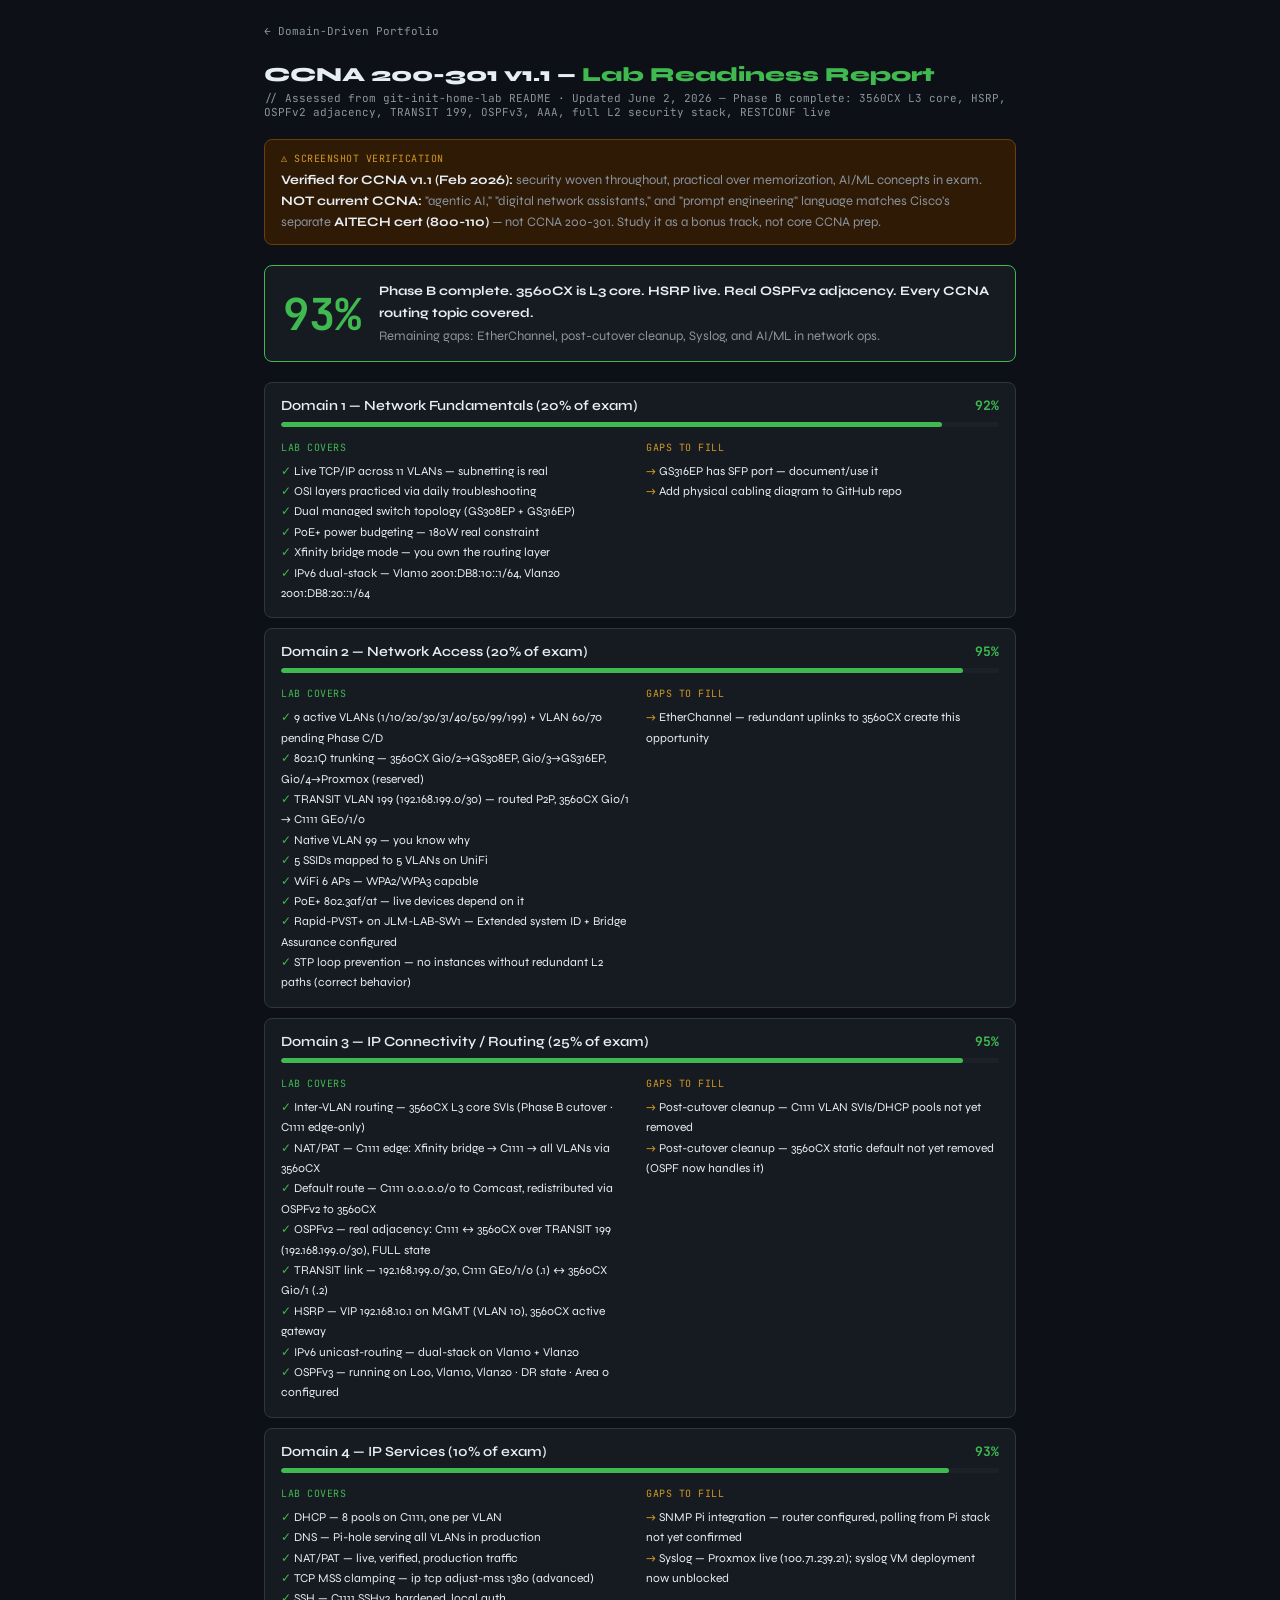
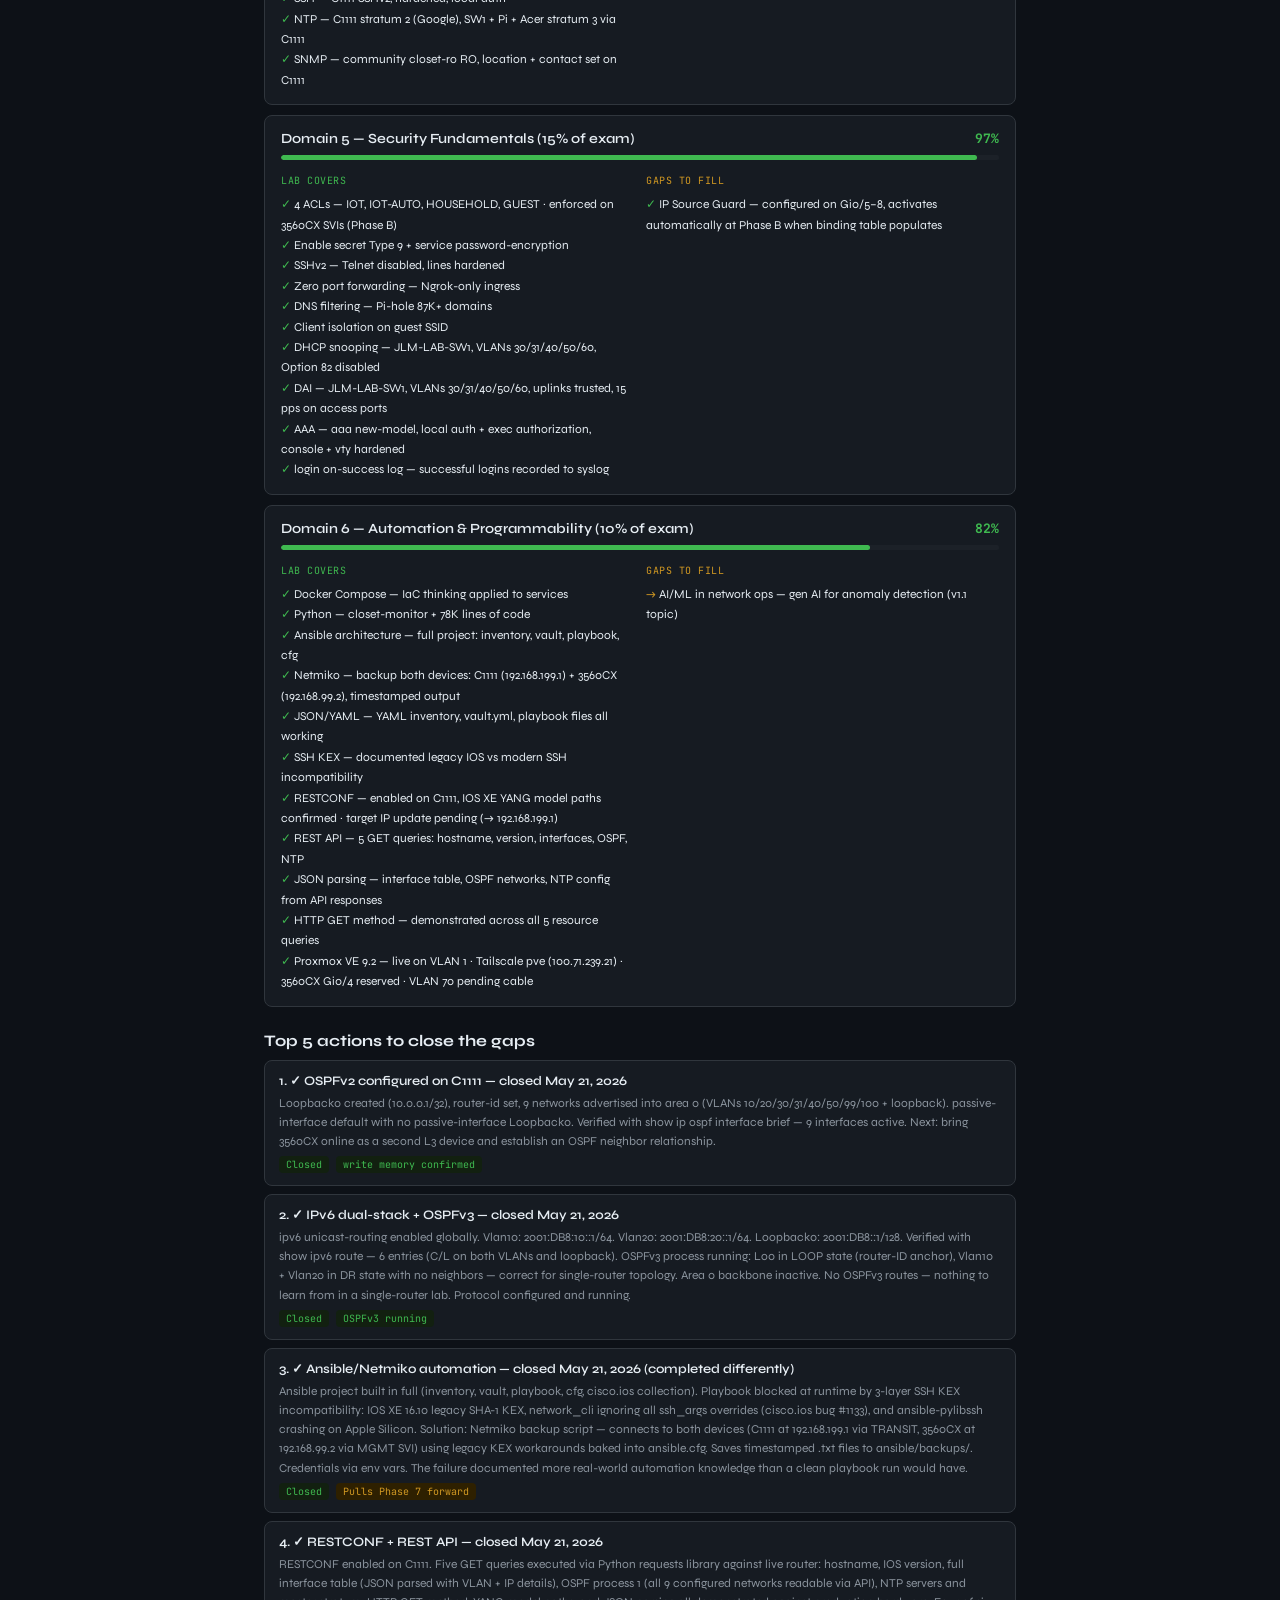
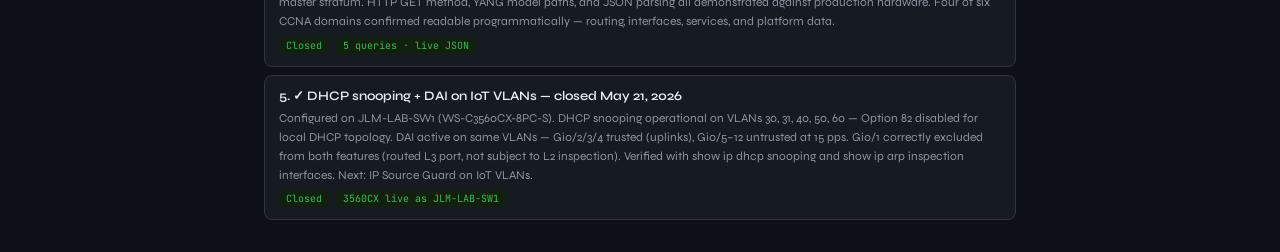
==== commit c7499d97: "Domain 6: Netmiko covers both devices post-Phase B, RESTCONF IP update noted Co-Authored-By: Claude " ====
--- a/ccna.html
+++ b/ccna.html
@@ -501,10 +501,19 @@
         <div class="item-good">Docker Compose — IaC thinking applied to services</div>
         <div class="item-good">Python — closet-monitor + 78K lines of code</div>
         <div class="item-good">Ansible architecture — full project: inventory, vault, playbook, cfg</div>
-        <div class="item-good">Netmiko — working backup script, connects to C1111, timestamped output</div>
+        <!-- 📘 Netmiko updated post-Phase B: C1111 now reached via TRANSIT IP
+             (192.168.199.1) not the old MGMT SVI. 3560CX added as second target
+             (192.168.99.2 on MGMT SVI). Both use legacy KEX workarounds
+             required because cisco.ios Ansible collection breaks on IOS XE 16.10
+             and IOS 15.2 — Netmiko configures paramiko directly and bypasses this.
+             Credentials via CISCO_USERNAME / CISCO_PASSWORD env vars. -->
+        <div class="item-good">Netmiko — backup both devices: C1111 (192.168.199.1) + 3560CX (192.168.99.2), timestamped output</div>
         <div class="item-good">JSON/YAML — YAML inventory, vault.yml, playbook files all working</div>
         <div class="item-good">SSH KEX — documented legacy IOS vs modern SSH incompatibility</div>
-        <div class="item-good">RESTCONF — enabled on C1111, IOS XE YANG model paths confirmed</div>
+        <!-- 📘 RESTCONF target IP needs updating from 192.168.10.1 (old MGMT SVI)
+             to 192.168.199.1 (TRANSIT link) post-Phase B cutover. Script is
+             functional — one env var or constant to update. -->
+        <div class="item-good">RESTCONF — enabled on C1111, IOS XE YANG model paths confirmed · target IP update pending (→ 192.168.199.1)</div>
         <div class="item-good">REST API — 5 GET queries: hostname, version, interfaces, OSPF, NTP</div>
         <div class="item-good">JSON parsing — interface table, OSPF networks, NTP config from API responses</div>
         <div class="item-good">HTTP GET method — demonstrated across all 5 resource queries</div>
@@ -573,7 +582,7 @@
 
   <div class="gap-card">
     <div class="gap-title">3. ✓ Ansible/Netmiko automation — closed May 21, 2026 (completed differently)</div>
-    <div class="gap-body">Ansible project built in full (inventory, vault, playbook, cfg, cisco.ios collection). Playbook blocked at runtime by 3-layer SSH KEX incompatibility: IOS XE 16.10 legacy SHA-1 KEX, network_cli ignoring all ssh_args overrides (cisco.ios bug #1133), and ansible-pylibssh crashing on Apple Silicon. Solution: Netmiko backup script — connects to C1111, runs show running-config, saves timestamped output to backups/. The failure documented more real-world automation knowledge than a clean playbook run would have. Next: RESTCONF on C1111 for the REST API gap.</div>
+    <div class="gap-body">Ansible project built in full (inventory, vault, playbook, cfg, cisco.ios collection). Playbook blocked at runtime by 3-layer SSH KEX incompatibility: IOS XE 16.10 legacy SHA-1 KEX, network_cli ignoring all ssh_args overrides (cisco.ios bug #1133), and ansible-pylibssh crashing on Apple Silicon. Solution: Netmiko backup script — connects to both devices (C1111 at 192.168.199.1 via TRANSIT, 3560CX at 192.168.99.2 via MGMT SVI) using legacy KEX workarounds baked into ansible.cfg. Saves timestamped .txt files to ansible/backups/. Credentials via env vars. The failure documented more real-world automation knowledge than a clean playbook run would have.</div>
     <span class="tag tag-done">Closed</span>
     <span class="tag tag-add">Pulls Phase 7 forward</span>
   </div>
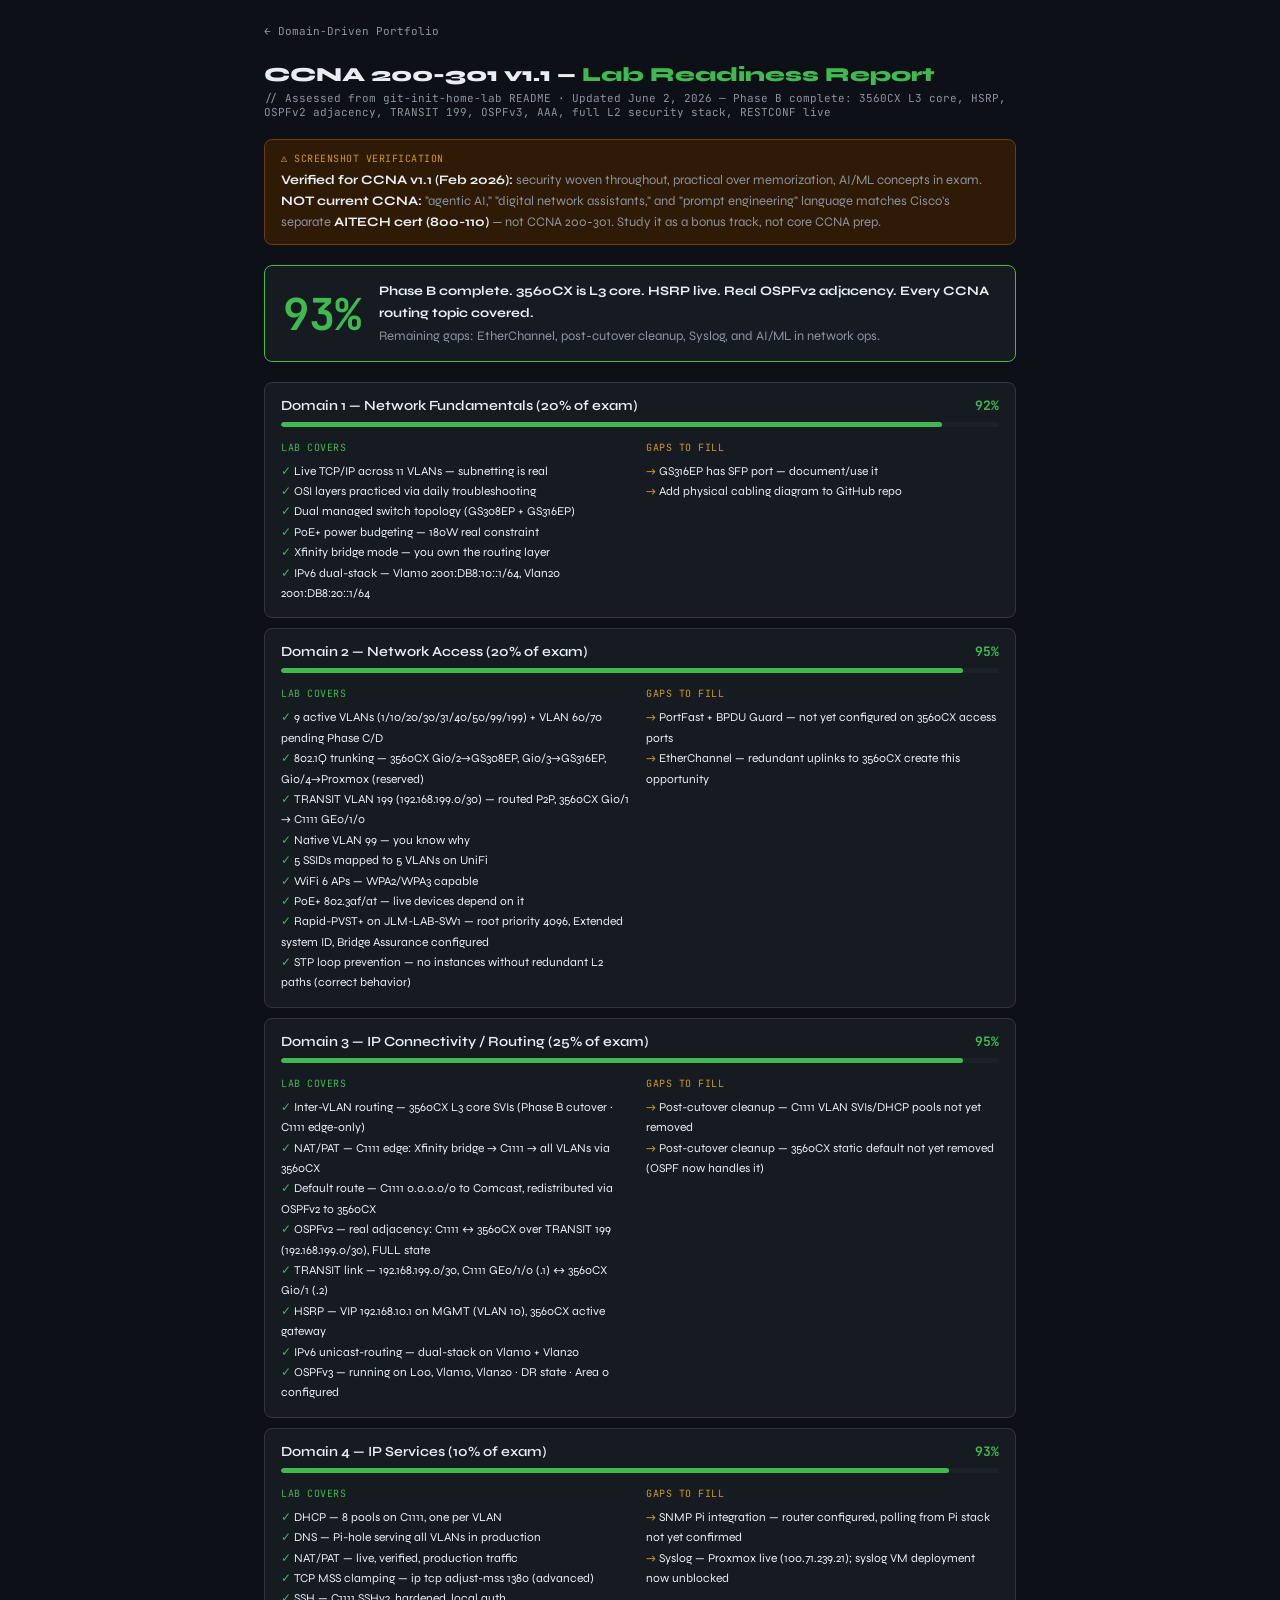
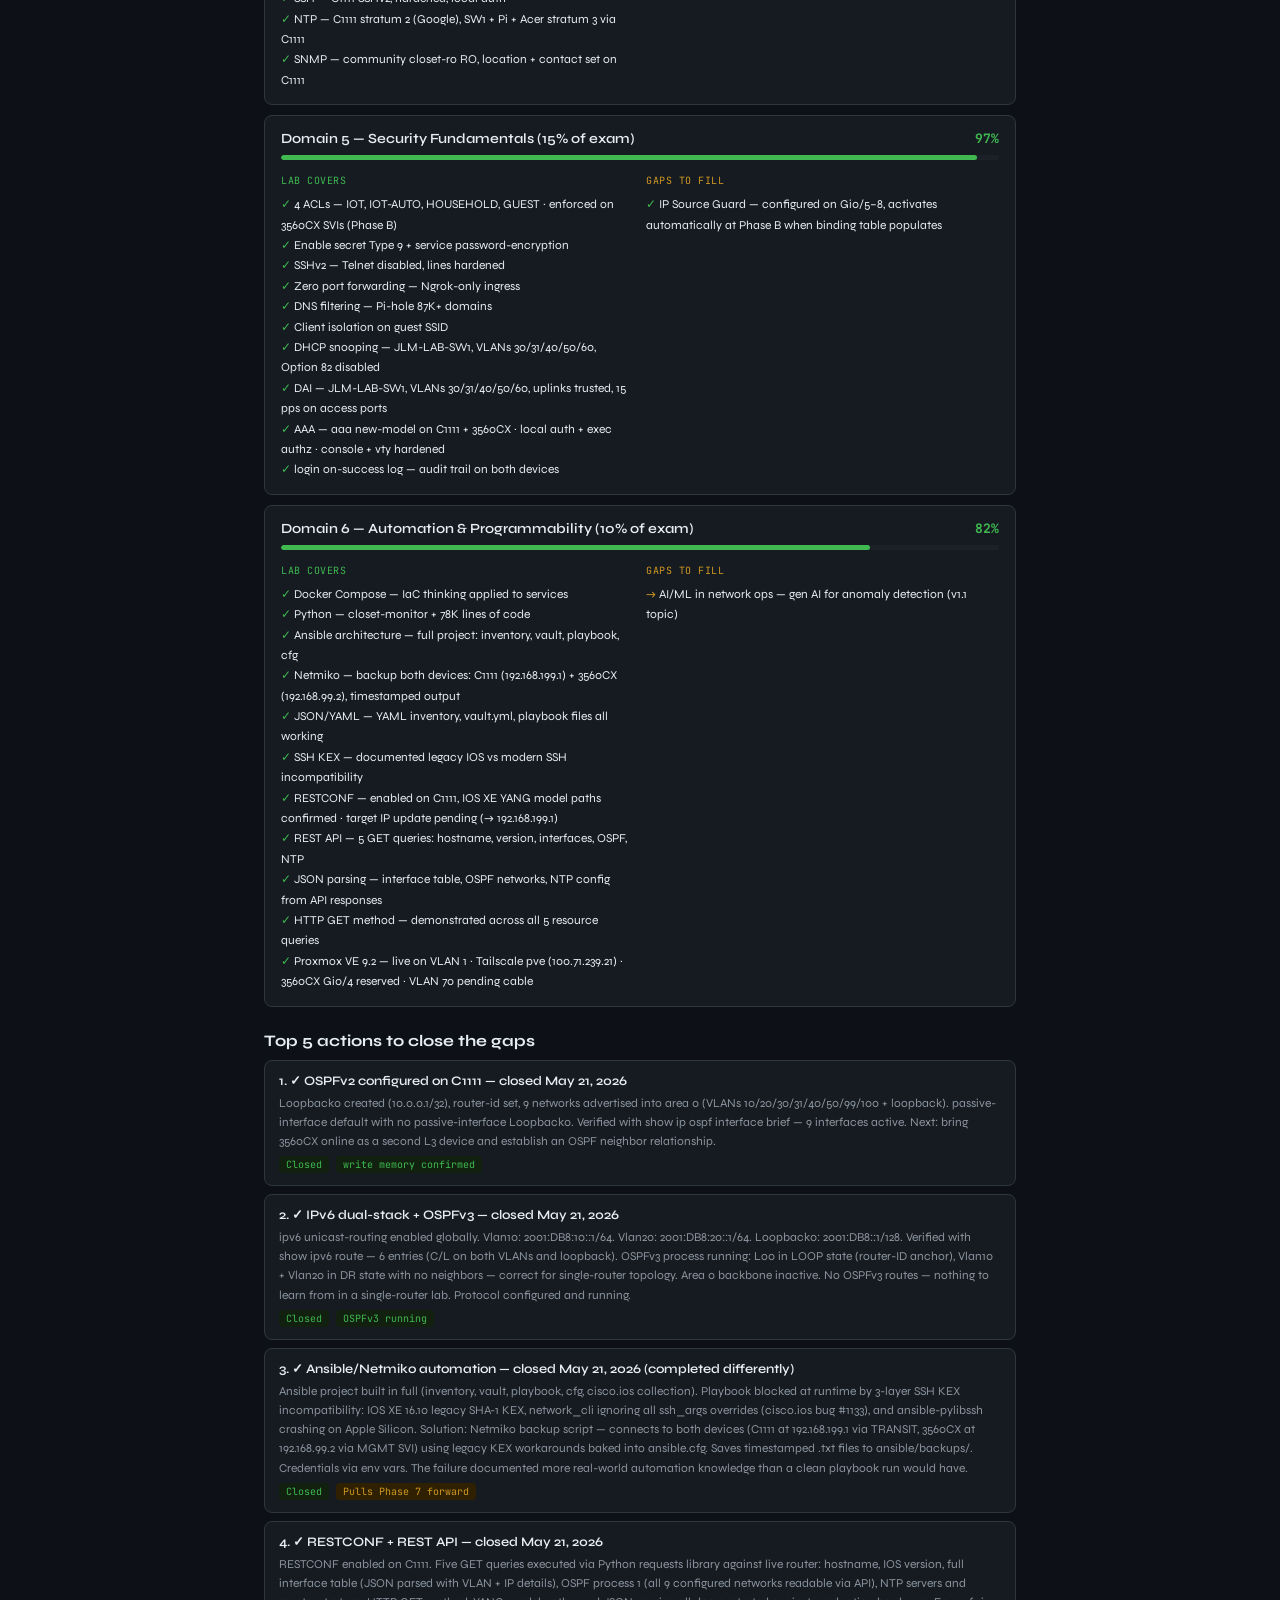
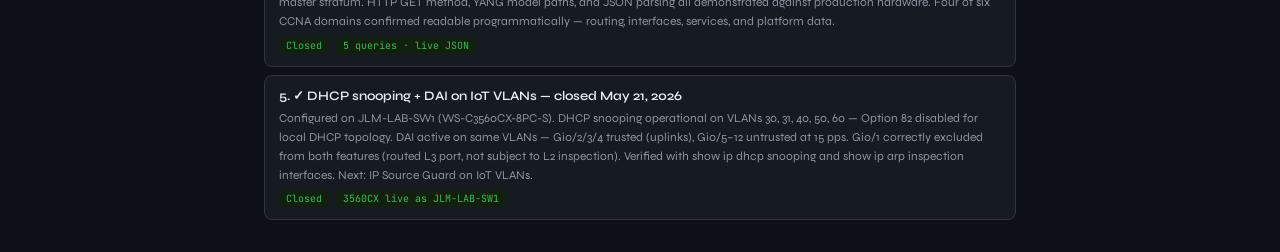
==== commit ea5bf431: "Domain 2+5: STP root priority 4096, PortFast/BPDU Guard gap, AAA on both devices Co-Authored-By: Cla" ====
--- a/ccna.html
+++ b/ccna.html
@@ -274,16 +274,23 @@
         <div class="item-good">5 SSIDs mapped to 5 VLANs on UniFi</div>
         <div class="item-good">WiFi 6 APs — WPA2/WPA3 capable</div>
         <div class="item-good">PoE+ 802.3af/at — live devices depend on it</div>
-        <div class="item-good">Rapid-PVST+ on JLM-LAB-SW1 — Extended system ID + Bridge Assurance configured</div>
+        <!-- 📘 STP root bridge priority set to 4096 on the 3560CX. Lower priority
+             wins the election — the default is 32768, so 4096 guarantees the
+             3560CX wins root bridge election for all VLANs once trunks are live.
+             Bridge Assurance protects against unidirectional link failures.
+             Extended system ID is required for PVST+ with multiple VLANs. -->
+        <div class="item-good">Rapid-PVST+ on JLM-LAB-SW1 — root priority 4096, Extended system ID, Bridge Assurance configured</div>
         <div class="item-good">STP loop prevention — no instances without redundant L2 paths (correct behavior)</div>
       </div>
       <div class="col">
         <div class="col-label" style="color:var(--amber)">Gaps to fill</div>
-        <!-- 📘 One gap remains in Domain 2: EtherChannel.
-             The 3560CX cutover creates the physical opportunity — once
-             cabled with redundant uplinks, LACP or PAgP can bundle them.
-             That's both an EtherChannel lab and an STP topology change
-             in one step: add cables, watch instances appear. -->
+        <!-- 📘 PortFast + BPDU Guard belong on access ports.
+             PortFast skips the STP listening/learning states (30 seconds total)
+             so end devices get connectivity immediately on plug-in.
+             BPDU Guard shuts the port if it ever receives a BPDU — a switch
+             plugged into an access port would send BPDUs, which is a security
+             risk. Together they're the standard access-port STP safety net. -->
+        <div class="item-gap">PortFast + BPDU Guard — not yet configured on 3560CX access ports</div>
         <div class="item-gap">EtherChannel — redundant uplinks to 3560CX create this opportunity</div>
       </div>
     </div>
@@ -448,8 +455,14 @@
              checks its own username database — no external server needed.
              RADIUS/TACACS+ (external server) is Phase C with FreeRADIUS on
              Proxmox. The local framework is the CCNA-relevant piece. -->
-        <div class="item-good">AAA — aaa new-model, local auth + exec authorization, console + vty hardened</div>
-        <div class="item-good">login on-success log — successful logins recorded to syslog</div>
+        <!-- 📘 AAA configured on both devices — C1111 and 3560CX.
+             aaa new-model replaces line-level passwords globally. Local auth
+             means the device checks its own username database — no external
+             server needed for CCNA purposes. exec authorization controls
+             privilege level assignment from the local user database.
+             login on-success log writes an audit entry on every successful login. -->
+        <div class="item-good">AAA — aaa new-model on C1111 + 3560CX · local auth + exec authz · console + vty hardened</div>
+        <div class="item-good">login on-success log — audit trail on both devices</div>
       </div>
       <div class="col">
         <div class="col-label" style="color:var(--amber)">Gaps to fill</div>
